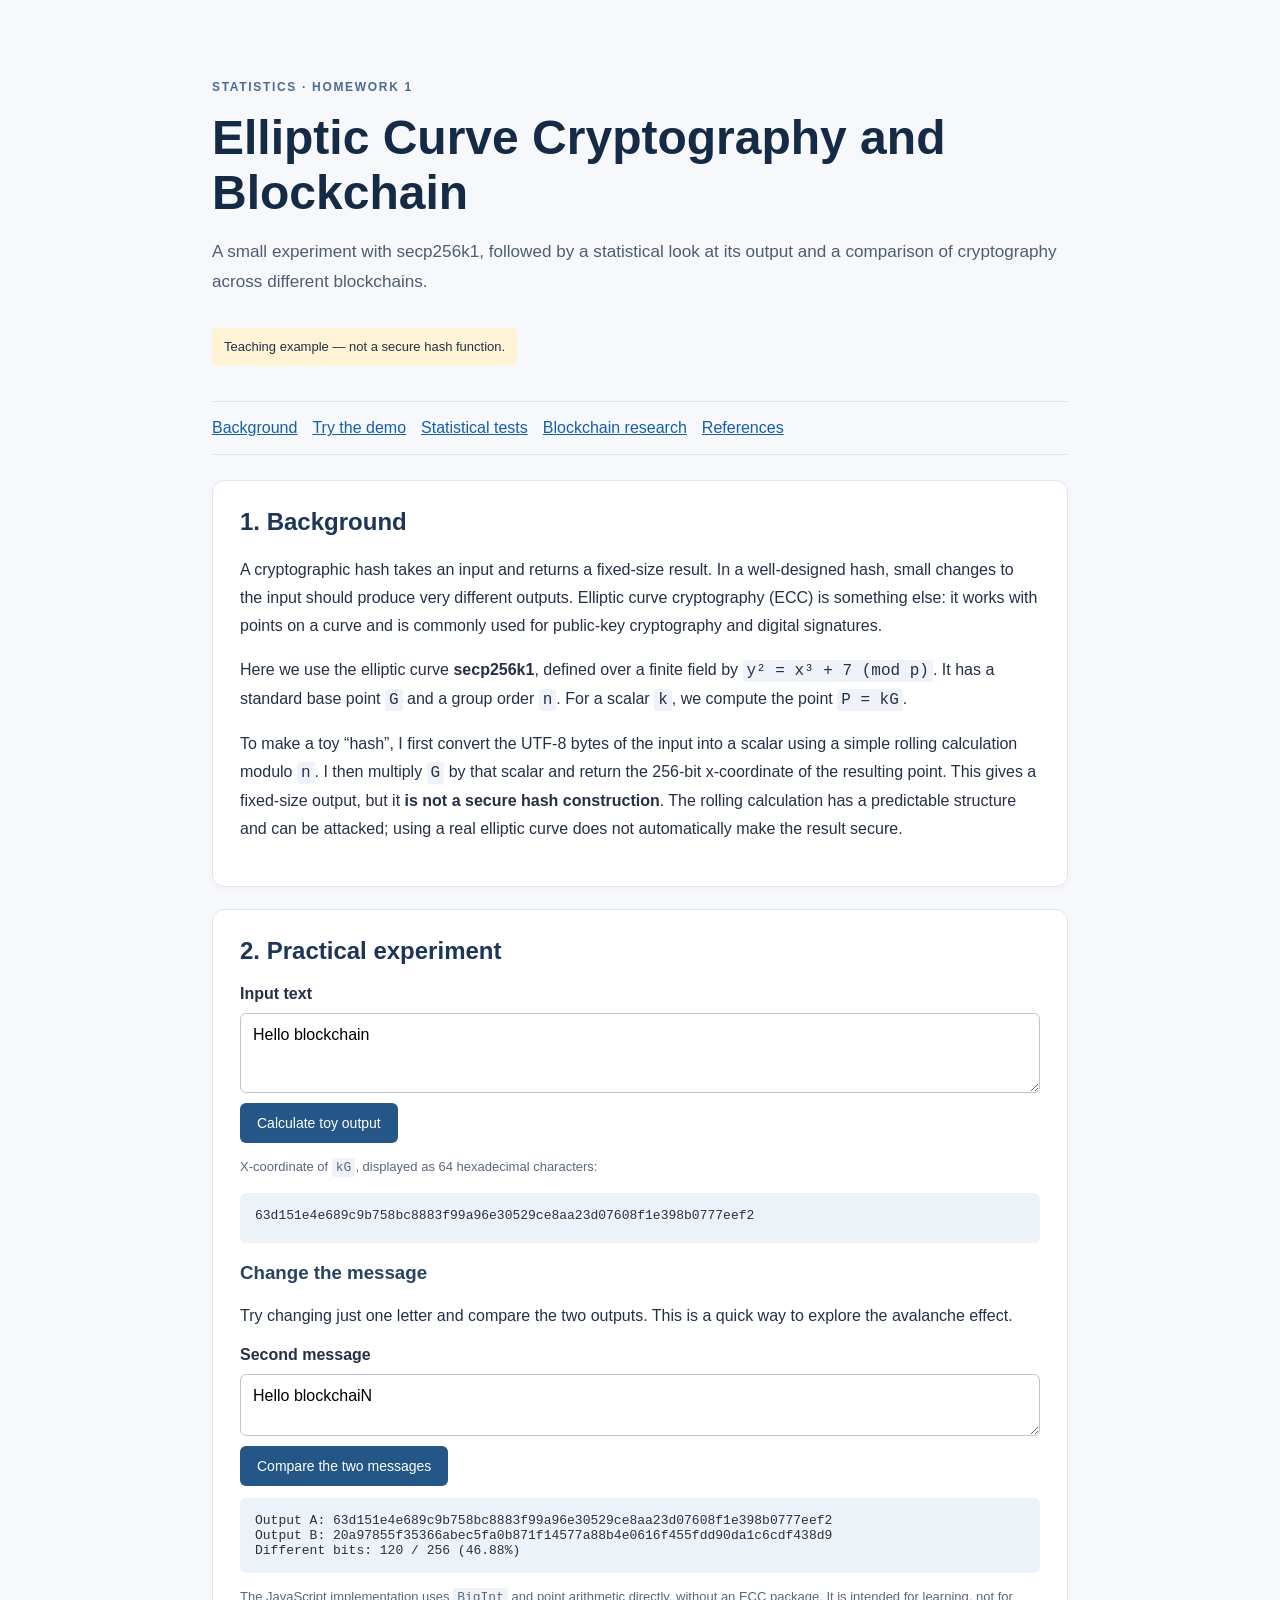
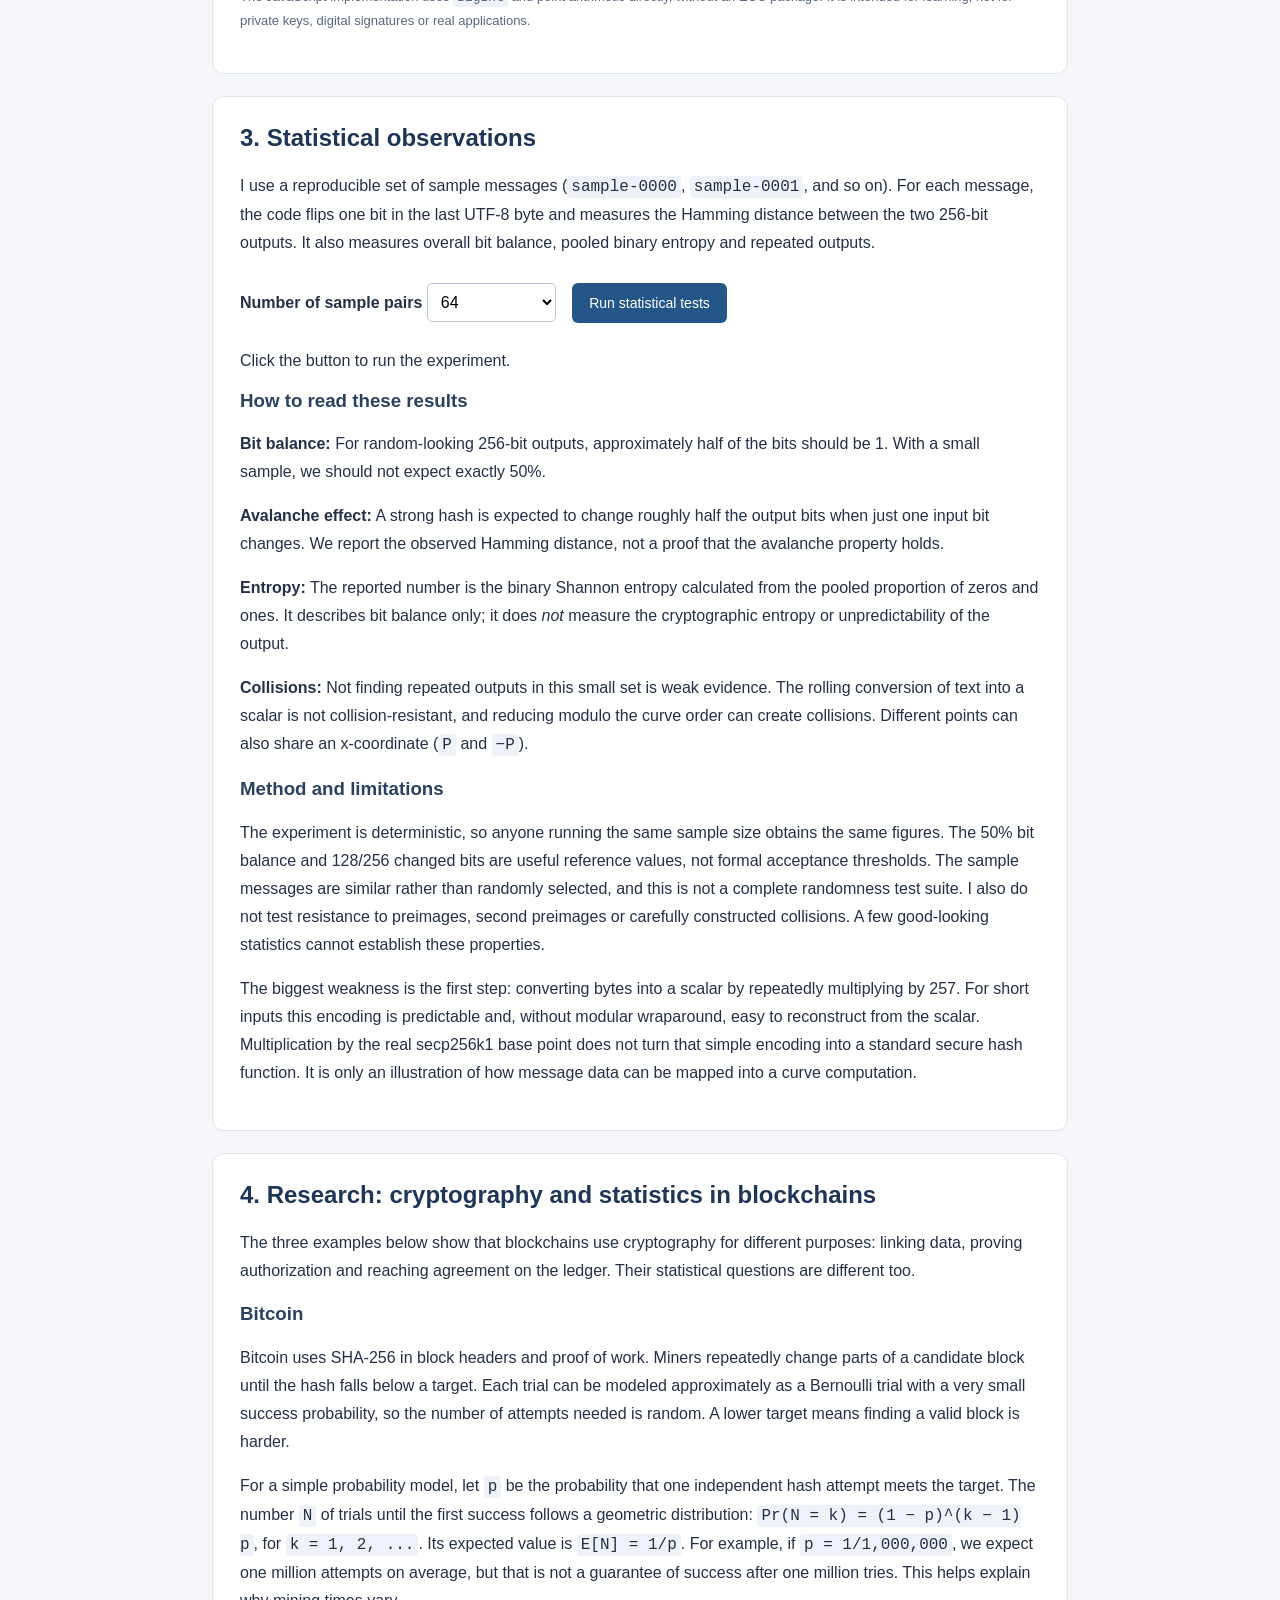
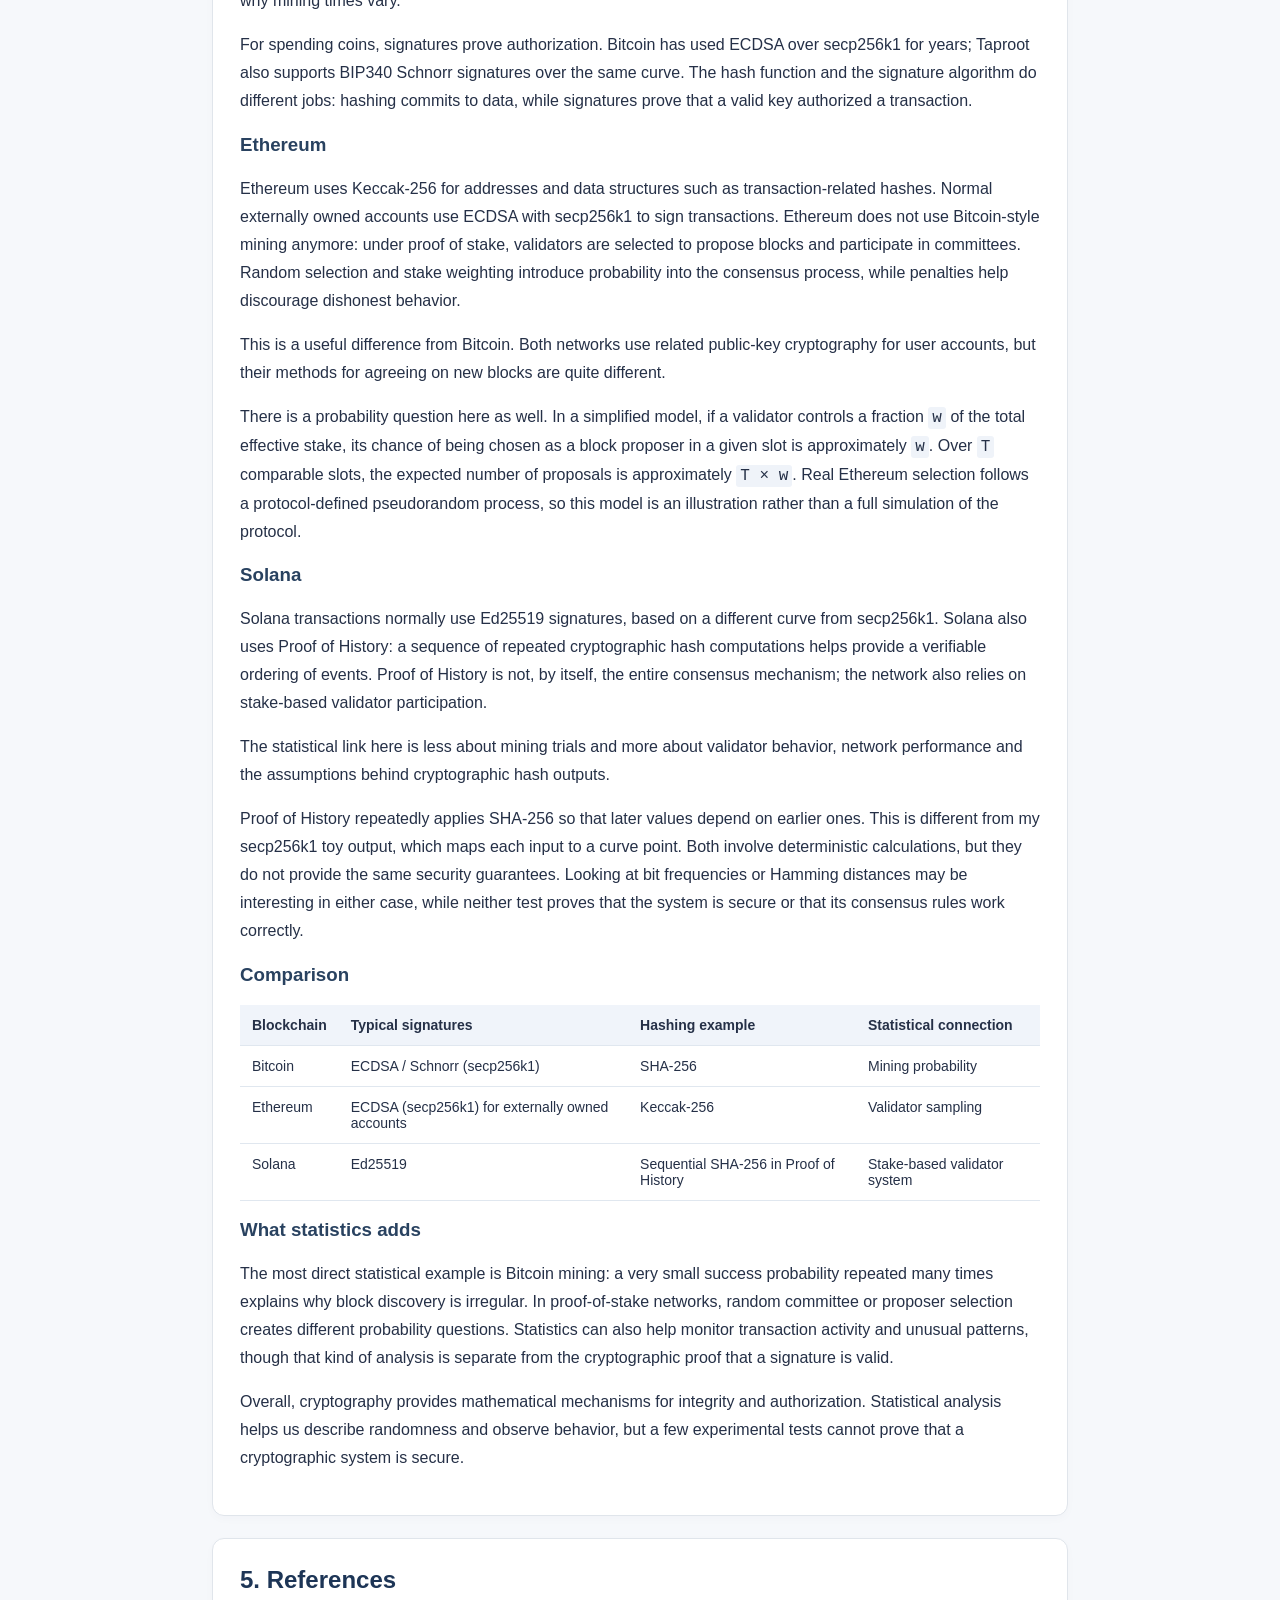
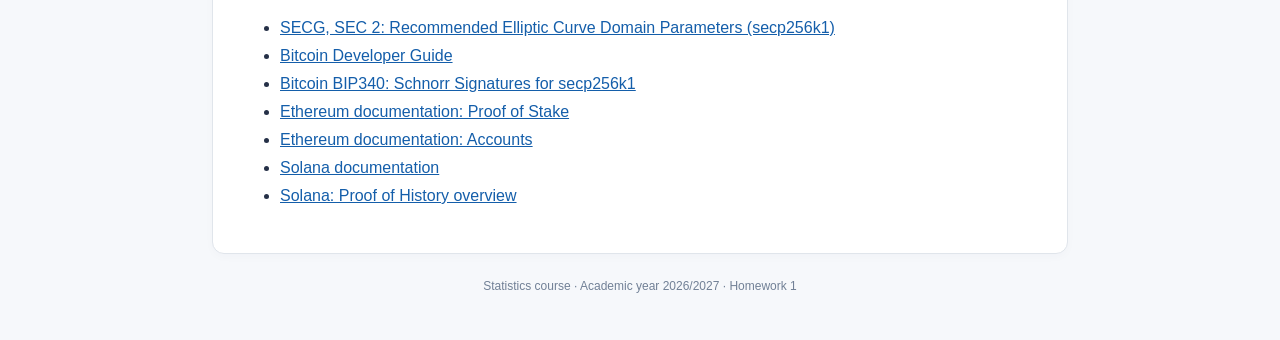
==== homework-1/index.html @ fc0cb8d8 "Add Homework 1  ECC and Blockchain" ====
<!doctype html>
<html lang="en">
<head>
  <meta charset="utf-8">
  <meta name="viewport" content="width=device-width, initial-scale=1">
  <title>Homework 1 — ECC and Blockchain</title>
  <link rel="stylesheet" href="style.css">
  <script src="script.js" defer></script>
</head>
<body>
  <main>
    <header>
      <p class="eyebrow">Statistics · Homework 1</p>
      <h1>Elliptic Curve Cryptography and Blockchain</h1>
      <p class="intro">A small experiment with secp256k1, followed by a statistical look at its output and a comparison of cryptography across different blockchains.</p>
      <p class="note">Teaching example — not a secure hash function.</p>
    </header>

    <nav aria-label="On this page"><a href="#background">Background</a><a href="#demo">Try the demo</a><a href="#tests">Statistical tests</a><a href="#research">Blockchain research</a><a href="#references">References</a></nav>

    <section id="background">
      <h2>1. Background</h2>
      <p>A cryptographic hash takes an input and returns a fixed-size result. In a well-designed hash, small changes to the input should produce very different outputs. Elliptic curve cryptography (ECC) is something else: it works with points on a curve and is commonly used for public-key cryptography and digital signatures.</p>
      <p>Here we use the elliptic curve <strong>secp256k1</strong>, defined over a finite field by <code>y² = x³ + 7 (mod p)</code>. It has a standard base point <code>G</code> and a group order <code>n</code>. For a scalar <code>k</code>, we compute the point <code>P = kG</code>.</p>
      <p>To make a toy “hash”, I first convert the UTF-8 bytes of the input into a scalar using a simple rolling calculation modulo <code>n</code>. I then multiply <code>G</code> by that scalar and return the 256-bit x-coordinate of the resulting point. This gives a fixed-size output, but it <strong>is not a secure hash construction</strong>. The rolling calculation has a predictable structure and can be attacked; using a real elliptic curve does not automatically make the result secure.</p>
    </section>

    <section id="demo">
      <h2>2. Practical experiment</h2>
      <label for="message">Input text</label>
      <textarea id="message" rows="3" spellcheck="false">Hello blockchain</textarea>
      <button id="calculate">Calculate toy output</button>
      <p class="small">X-coordinate of <code>kG</code>, displayed as 64 hexadecimal characters:</p>
      <output id="hash-output" class="hash" aria-live="polite"></output>
      <h3>Change the message</h3>
      <p>Try changing just one letter and compare the two outputs. This is a quick way to explore the avalanche effect.</p>
      <label for="changed-message">Second message</label>
      <textarea id="changed-message" rows="2" spellcheck="false">Hello blockchaiN</textarea>
      <button id="compare">Compare the two messages</button>
      <output id="comparison" class="hash comparison" aria-live="polite"></output>
      <p class="small">The JavaScript implementation uses <code>BigInt</code> and point arithmetic directly, without an ECC package. It is intended for learning, not for private keys, digital signatures or real applications.</p>
    </section>

    <section id="tests">
      <h2>3. Statistical observations</h2>
      <p>I use a reproducible set of sample messages (<code>sample-0000</code>, <code>sample-0001</code>, and so on). For each message, the code flips one bit in the last UTF-8 byte and measures the Hamming distance between the two 256-bit outputs. It also measures overall bit balance, pooled binary entropy and repeated outputs.</p>
      <label for="sample-count">Number of sample pairs</label>
      <select id="sample-count"><option value="24">24 (quick)</option><option value="64" selected>64</option><option value="128">128 (slower)</option></select>
      <button id="run">Run statistical tests</button>
      <div id="report" class="report" aria-live="polite">Click the button to run the experiment.</div>
      <div id="distribution" aria-label="Output bit proportions"></div>
      <div id="histogram"></div>
      <h3>How to read these results</h3>
      <p><strong>Bit balance:</strong> For random-looking 256-bit outputs, approximately half of the bits should be 1. With a small sample, we should not expect exactly 50%.</p>
      <p><strong>Avalanche effect:</strong> A strong hash is expected to change roughly half the output bits when just one input bit changes. We report the observed Hamming distance, not a proof that the avalanche property holds.</p>
      <p><strong>Entropy:</strong> The reported number is the binary Shannon entropy calculated from the pooled proportion of zeros and ones. It describes bit balance only; it does <em>not</em> measure the cryptographic entropy or unpredictability of the output.</p>
      <p><strong>Collisions:</strong> Not finding repeated outputs in this small set is weak evidence. The rolling conversion of text into a scalar is not collision-resistant, and reducing modulo the curve order can create collisions. Different points can also share an x-coordinate (<code>P</code> and <code>−P</code>).</p>
      <h3>Method and limitations</h3>
      <p>The experiment is deterministic, so anyone running the same sample size obtains the same figures. The 50% bit balance and 128/256 changed bits are useful reference values, not formal acceptance thresholds. The sample messages are similar rather than randomly selected, and this is not a complete randomness test suite. I also do not test resistance to preimages, second preimages or carefully constructed collisions. A few good-looking statistics cannot establish these properties.</p>
      <p>The biggest weakness is the first step: converting bytes into a scalar by repeatedly multiplying by 257. For short inputs this encoding is predictable and, without modular wraparound, easy to reconstruct from the scalar. Multiplication by the real secp256k1 base point does not turn that simple encoding into a standard secure hash function. It is only an illustration of how message data can be mapped into a curve computation.</p>
    </section>

    <section id="research">
      <h2>4. Research: cryptography and statistics in blockchains</h2>
      <p>The three examples below show that blockchains use cryptography for different purposes: linking data, proving authorization and reaching agreement on the ledger. Their statistical questions are different too.</p>
      <h3>Bitcoin</h3>
      <p>Bitcoin uses SHA-256 in block headers and proof of work. Miners repeatedly change parts of a candidate block until the hash falls below a target. Each trial can be modeled approximately as a Bernoulli trial with a very small success probability, so the number of attempts needed is random. A lower target means finding a valid block is harder.</p>
      <p>For a simple probability model, let <code>p</code> be the probability that one independent hash attempt meets the target. The number <code>N</code> of trials until the first success follows a geometric distribution: <code>Pr(N = k) = (1 − p)^(k − 1) p</code>, for <code>k = 1, 2, ...</code>. Its expected value is <code>E[N] = 1/p</code>. For example, if <code>p = 1/1,000,000</code>, we expect one million attempts on average, but that is not a guarantee of success after one million tries. This helps explain why mining times vary.</p>
      <p>For spending coins, signatures prove authorization. Bitcoin has used ECDSA over secp256k1 for years; Taproot also supports BIP340 Schnorr signatures over the same curve. The hash function and the signature algorithm do different jobs: hashing commits to data, while signatures prove that a valid key authorized a transaction.</p>
      <h3>Ethereum</h3>
      <p>Ethereum uses Keccak-256 for addresses and data structures such as transaction-related hashes. Normal externally owned accounts use ECDSA with secp256k1 to sign transactions. Ethereum does not use Bitcoin-style mining anymore: under proof of stake, validators are selected to propose blocks and participate in committees. Random selection and stake weighting introduce probability into the consensus process, while penalties help discourage dishonest behavior.</p>
      <p>This is a useful difference from Bitcoin. Both networks use related public-key cryptography for user accounts, but their methods for agreeing on new blocks are quite different.</p>
      <p>There is a probability question here as well. In a simplified model, if a validator controls a fraction <code>w</code> of the total effective stake, its chance of being chosen as a block proposer in a given slot is approximately <code>w</code>. Over <code>T</code> comparable slots, the expected number of proposals is approximately <code>T × w</code>. Real Ethereum selection follows a protocol-defined pseudorandom process, so this model is an illustration rather than a full simulation of the protocol.</p>
      <h3>Solana</h3>
      <p>Solana transactions normally use Ed25519 signatures, based on a different curve from secp256k1. Solana also uses Proof of History: a sequence of repeated cryptographic hash computations helps provide a verifiable ordering of events. Proof of History is not, by itself, the entire consensus mechanism; the network also relies on stake-based validator participation.</p>
      <p>The statistical link here is less about mining trials and more about validator behavior, network performance and the assumptions behind cryptographic hash outputs.</p>
      <p>Proof of History repeatedly applies SHA-256 so that later values depend on earlier ones. This is different from my secp256k1 toy output, which maps each input to a curve point. Both involve deterministic calculations, but they do not provide the same security guarantees. Looking at bit frequencies or Hamming distances may be interesting in either case, while neither test proves that the system is secure or that its consensus rules work correctly.</p>
      <h3>Comparison</h3>
      <div class="scroll"><table><thead><tr><th>Blockchain</th><th>Typical signatures</th><th>Hashing example</th><th>Statistical connection</th></tr></thead><tbody><tr><td>Bitcoin</td><td>ECDSA / Schnorr (secp256k1)</td><td>SHA-256</td><td>Mining probability</td></tr><tr><td>Ethereum</td><td>ECDSA (secp256k1) for externally owned accounts</td><td>Keccak-256</td><td>Validator sampling</td></tr><tr><td>Solana</td><td>Ed25519</td><td>Sequential SHA-256 in Proof of History</td><td>Stake-based validator system</td></tr></tbody></table></div>
      <h3>What statistics adds</h3>
      <p>The most direct statistical example is Bitcoin mining: a very small success probability repeated many times explains why block discovery is irregular. In proof-of-stake networks, random committee or proposer selection creates different probability questions. Statistics can also help monitor transaction activity and unusual patterns, though that kind of analysis is separate from the cryptographic proof that a signature is valid.</p>
      <p>Overall, cryptography provides mathematical mechanisms for integrity and authorization. Statistical analysis helps us describe randomness and observe behavior, but a few experimental tests cannot prove that a cryptographic system is secure.</p>
    </section>

    <section id="references">
      <h2>5. References</h2>
      <ul>
        <li><a href="https://www.secg.org/sec2-v2.pdf">SECG, SEC 2: Recommended Elliptic Curve Domain Parameters (secp256k1)</a></li>
        <li><a href="https://developer.bitcoin.org/devguide/">Bitcoin Developer Guide</a></li>
        <li><a href="https://github.com/bitcoin/bips/blob/master/bip-0340.mediawiki">Bitcoin BIP340: Schnorr Signatures for secp256k1</a></li>
        <li><a href="https://ethereum.org/en/developers/docs/consensus-mechanisms/pos/">Ethereum documentation: Proof of Stake</a></li>
        <li><a href="https://ethereum.org/en/developers/docs/accounts/">Ethereum documentation: Accounts</a></li>
        <li><a href="https://solana.com/docs">Solana documentation</a></li>
        <li><a href="https://solana.com/news/proof-of-history">Solana: Proof of History overview</a></li>
      </ul>
    </section>
    <footer>Statistics course · Academic year 2026/2027 · Homework 1</footer>
  </main>
</body>
</html>
---- homework-1/style.css ----
:root{color-scheme:light;font-family:Arial,Helvetica,sans-serif;color:#253047;background:#f6f8fb}*{box-sizing:border-box}body{margin:0}main{max-width:900px;margin:0 auto;padding:30px 22px 60px}header{padding:35px 0 22px}h1{font-size:clamp(2rem,5vw,3rem);line-height:1.15;margin:10px 0 16px;color:#152a45}h2{color:#1d3556;margin-top:0}h3{color:#294260}p,li{line-height:1.75}.eyebrow{text-transform:uppercase;letter-spacing:.14em;color:#4b6b93;font-weight:bold;font-size:12px}.intro{font-size:1.07rem;color:#4d5d72}.note{display:inline-block;background:#fff3d6;padding:8px 12px;border-radius:5px;font-size:13px}nav{display:flex;gap:15px;flex-wrap:wrap;border-top:1px solid #dce3ed;border-bottom:1px solid #dce3ed;padding:17px 0;margin-bottom:25px}a{color:#145eaa}section{background:white;border:1px solid #e0e5eb;border-radius:12px;padding:27px;margin:22px 0;box-shadow:0 3px 10px #152a4506}code{font-family:Consolas,Monaco,monospace;background:#eff3f9;padding:2px 4px;border-radius:3px}textarea{display:block;width:100%;padding:12px;border:1px solid #b8c6d6;border-radius:6px;margin:10px 0;font:inherit}label{font-weight:bold}button{background:#245788;color:#fff;border:0;border-radius:6px;padding:12px 17px;font-size:14px;cursor:pointer}button:hover{background:#17456f}button:disabled{opacity:.65;cursor:wait}.hash{display:block;overflow-wrap:anywhere;background:#edf2f8;padding:15px;border-radius:6px;font-family:Consolas,monospace;font-size:13px;min-height:50px}.small{font-size:13px;color:#58687d}.report{margin:20px 0}.stats-grid{display:grid;grid-template-columns:repeat(2,minmax(0,1fr));gap:12px}.stats-grid>div{border:1px solid #dce4ef;border-radius:8px;padding:14px}.stats-grid strong{display:block;font-size:20px;margin-bottom:5px}.stats-grid span{font-size:12px;color:#5c6c81}.meter{display:flex;height:23px;border-radius:5px;overflow:hidden}.zero{background:#9eb5ce}.one{background:#28649e}table{border-collapse:collapse;width:100%;font-size:14px}td,th{text-align:left;border-bottom:1px solid #e0e7ef;padding:12px;vertical-align:top}th{background:#f0f4fa}.scroll{overflow-x:auto}footer{font-size:12px;text-align:center;color:#718096;margin-top:25px}@media(max-width:600px){section{padding:20px}.stats-grid{grid-template-columns:1fr}}

select{font:inherit;background:#fff;border:1px solid #b8c6d6;border-radius:5px;padding:9px;margin:10px 12px 10px 0}.comparison{white-space:pre-wrap;margin-top:12px}.histogram{display:flex;align-items:end;gap:4px;height:175px;border-bottom:1px solid #cbd7e4;margin:18px 0 10px}.hist-bin{flex:1;min-width:0;display:flex;flex-direction:column;align-items:center;justify-content:end;height:100%}.hist-bin span{width:85%;background:#4479a8;border-radius:3px 3px 0 0}.hist-bin small{font-size:9px;color:#61748b;margin-top:3px}@media(max-width:600px){.hist-bin small{font-size:7px}}
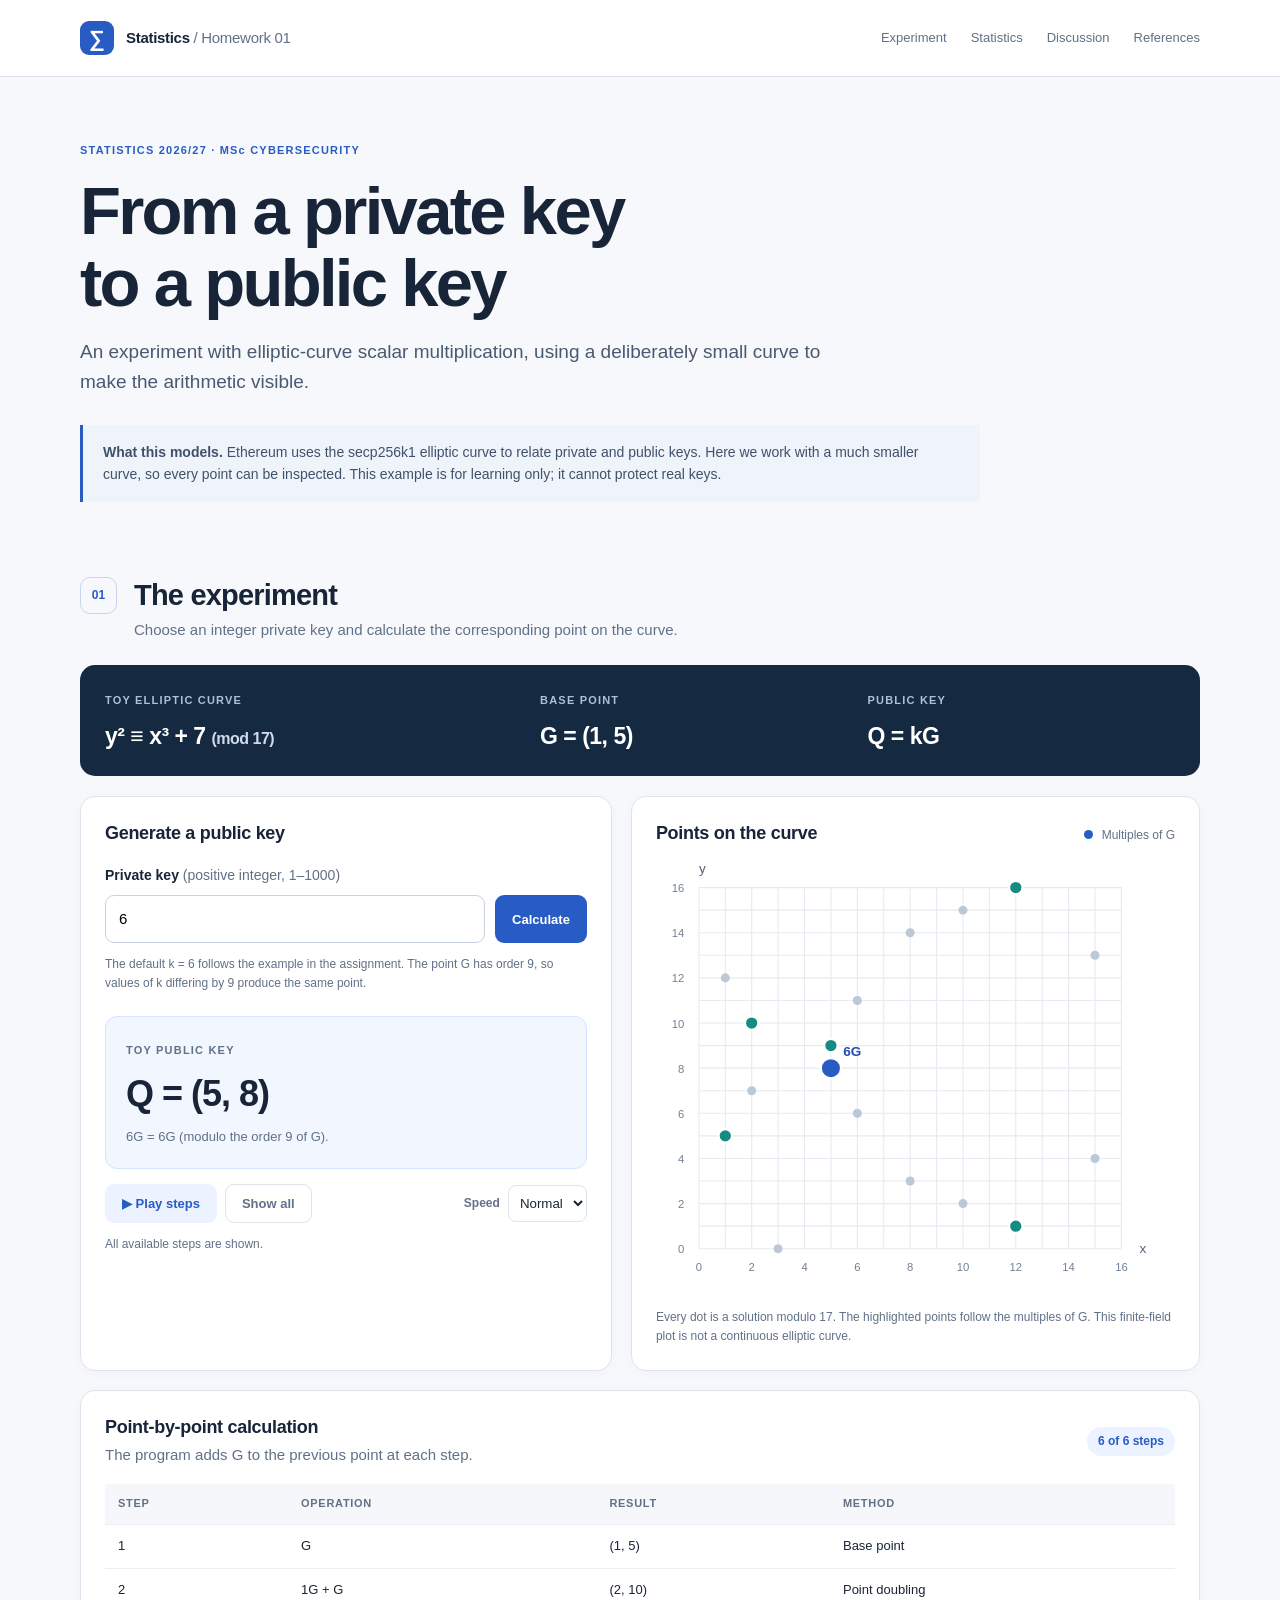
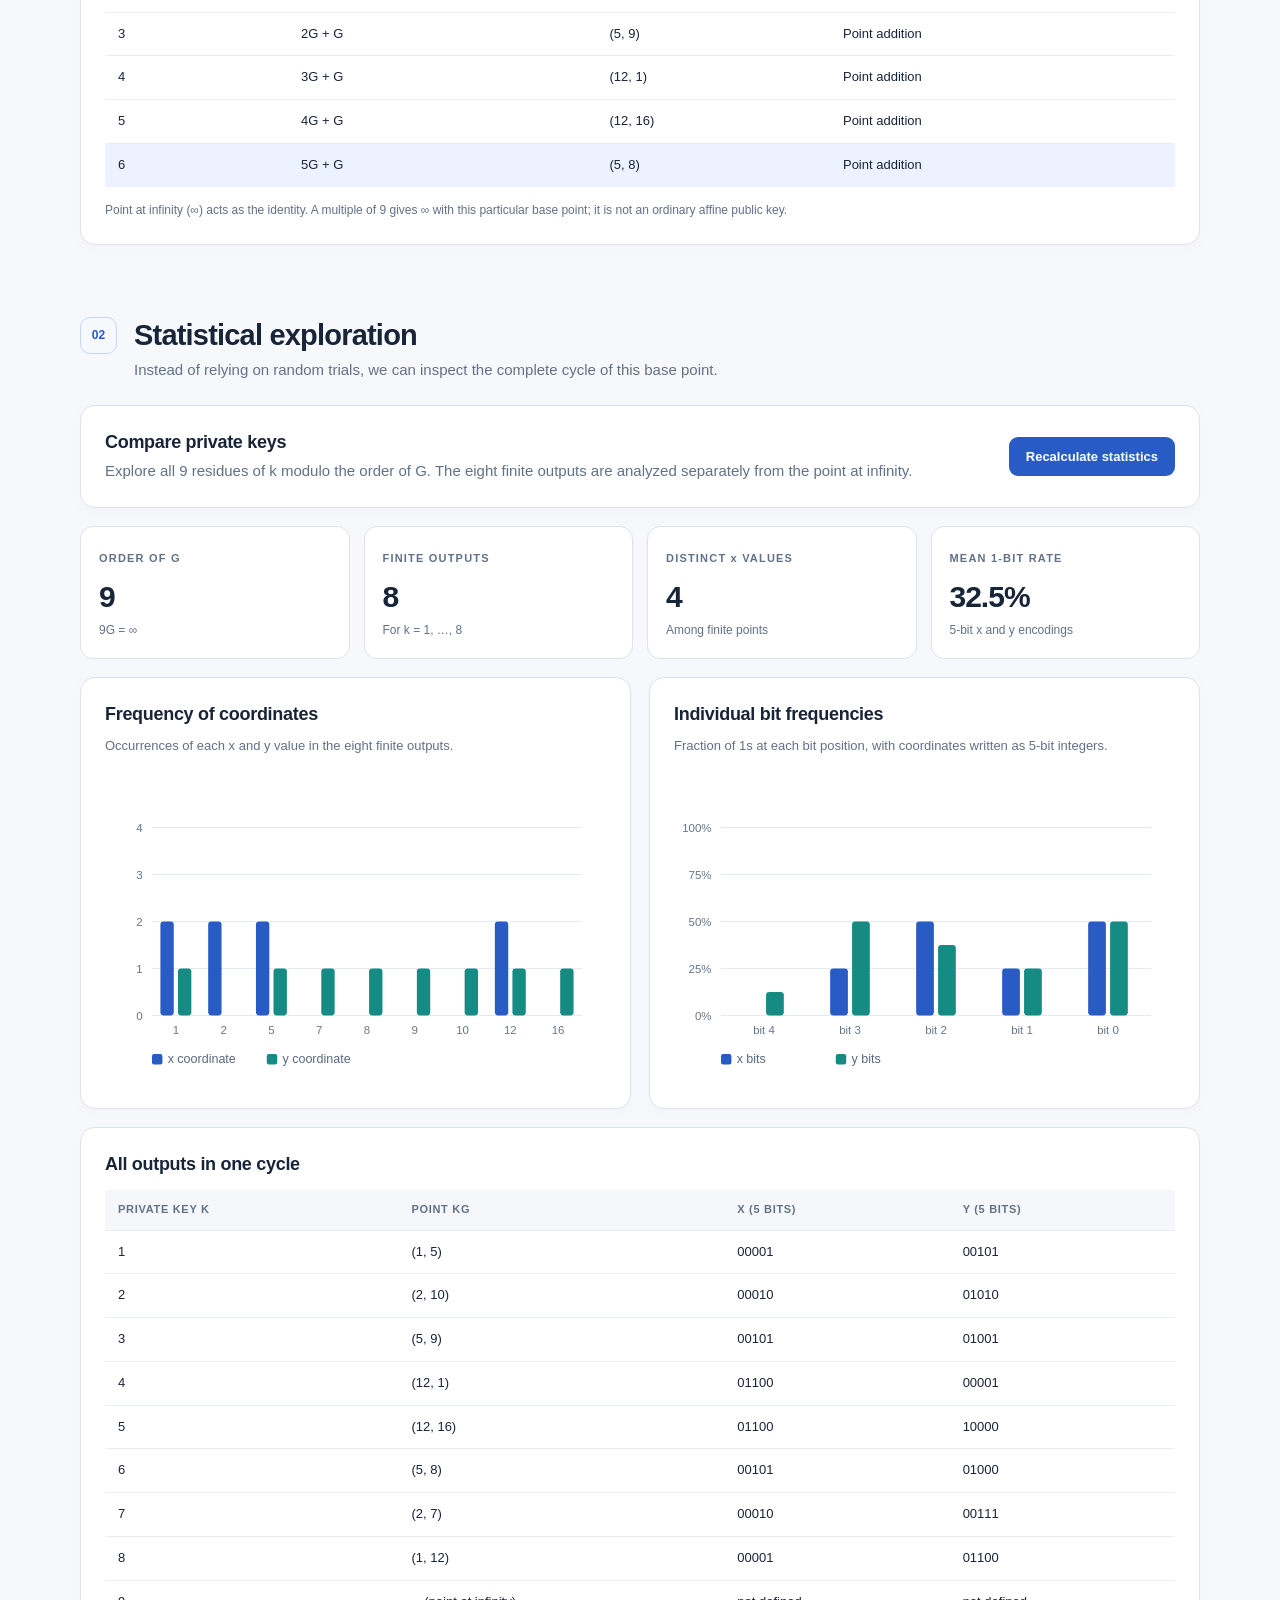
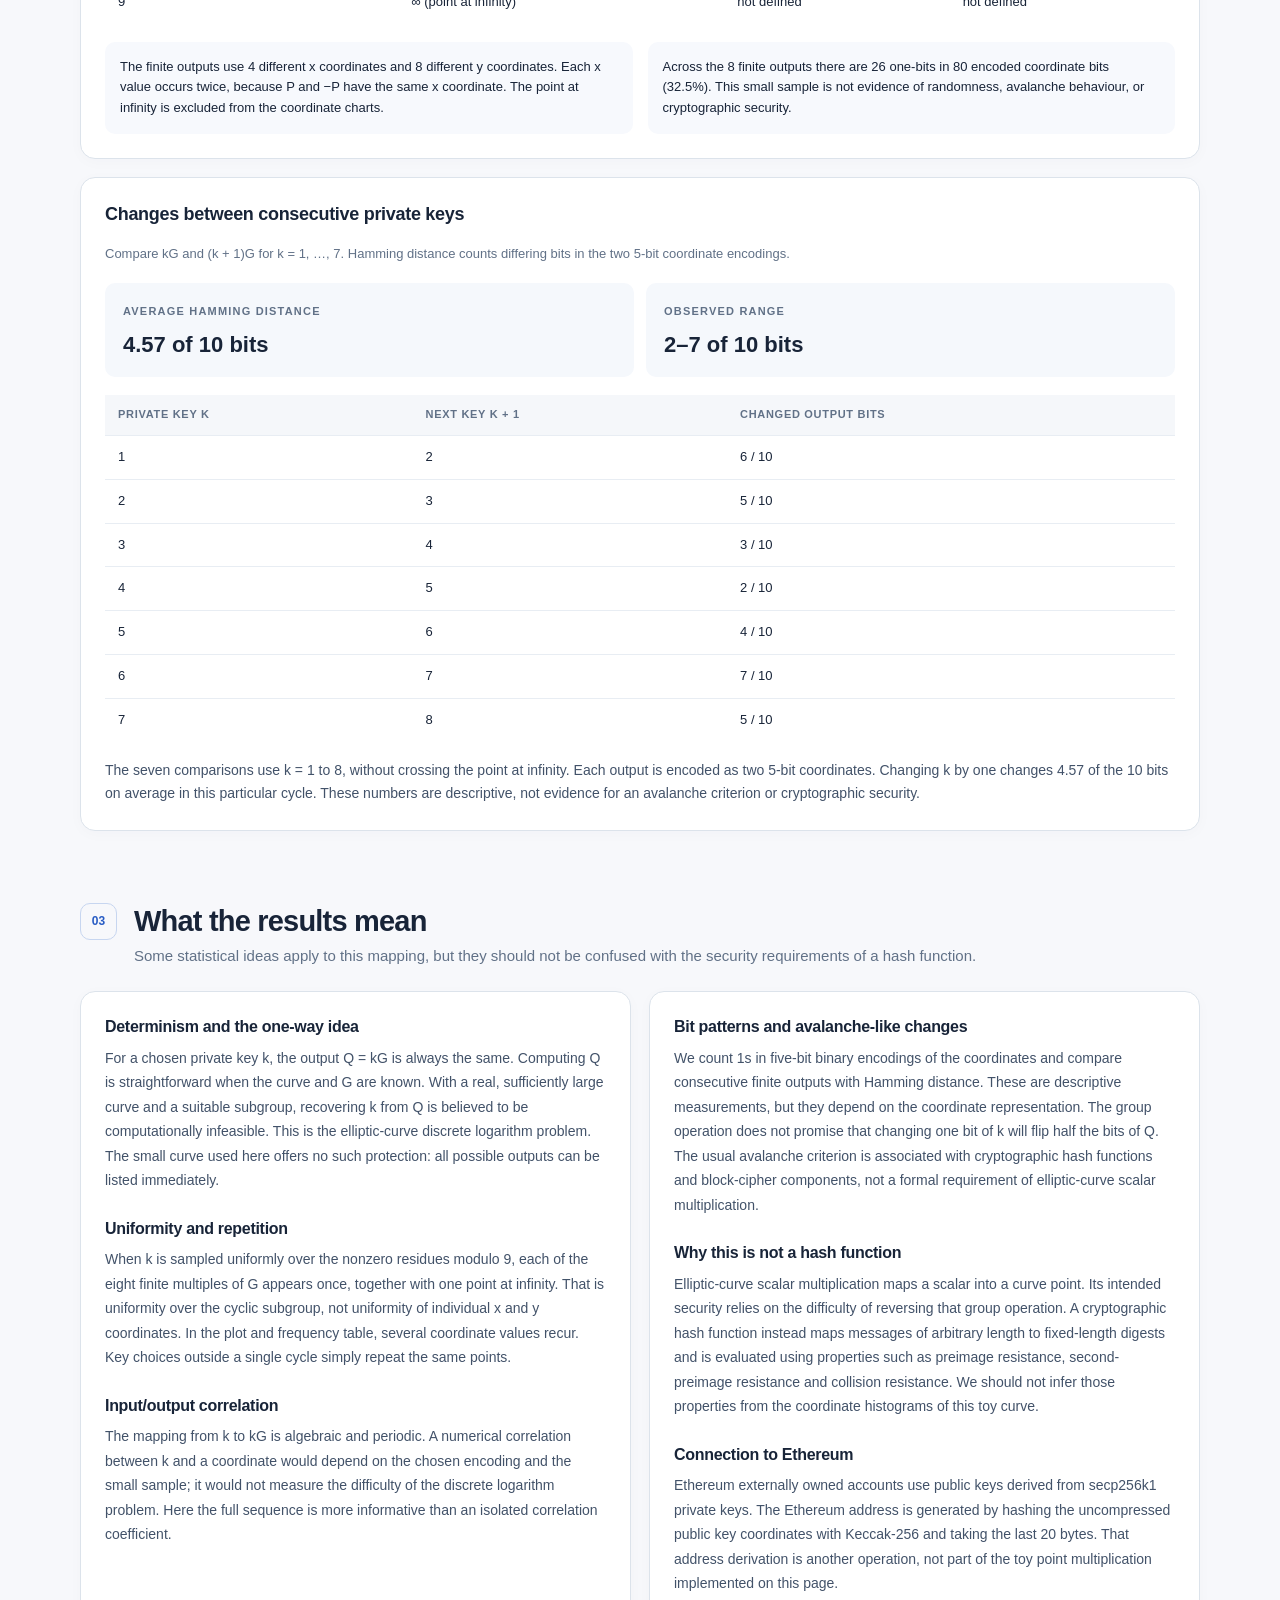
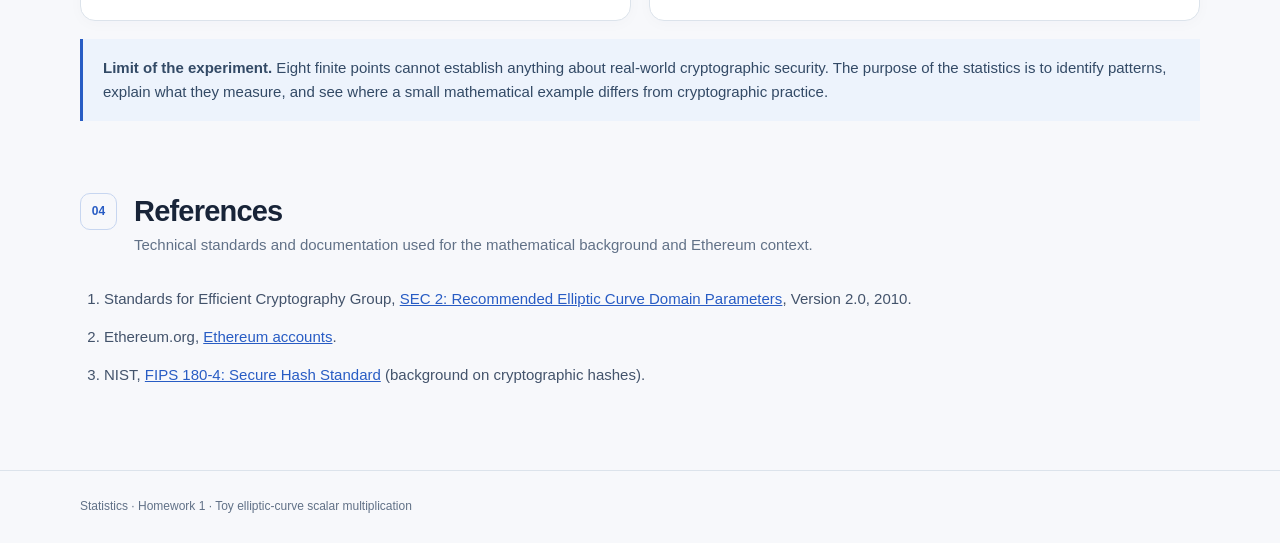
==== commit c4a34f40: "Update Homework 1  ECC and statistical analysis" ====
--- a/homework-1/index.html
+++ b/homework-1/index.html
@@ -3,98 +3,66 @@
 <head>
   <meta charset="utf-8">
   <meta name="viewport" content="width=device-width, initial-scale=1">
-  <title>Homework 1 — ECC and Blockchain</title>
+  <meta name="description" content="A small interactive experiment in elliptic-curve scalar multiplication and its statistical properties.">
+  <title>Homework 1 | Private Key to Public Key</title>
   <link rel="stylesheet" href="style.css">
   <script src="script.js" defer></script>
 </head>
 <body>
-  <main>
-    <header>
-      <p class="eyebrow">Statistics · Homework 1</p>
-      <h1>Elliptic Curve Cryptography and Blockchain</h1>
-      <p class="intro">A small experiment with secp256k1, followed by a statistical look at its output and a comparison of cryptography across different blockchains.</p>
-      <p class="note">Teaching example — not a secure hash function.</p>
-    </header>
-
-    <nav aria-label="On this page"><a href="#background">Background</a><a href="#demo">Try the demo</a><a href="#tests">Statistical tests</a><a href="#research">Blockchain research</a><a href="#references">References</a></nav>
-
-    <section id="background">
-      <h2>1. Background</h2>
-      <p>A cryptographic hash takes an input and returns a fixed-size result. In a well-designed hash, small changes to the input should produce very different outputs. Elliptic curve cryptography (ECC) is something else: it works with points on a curve and is commonly used for public-key cryptography and digital signatures.</p>
-      <p>Here we use the elliptic curve <strong>secp256k1</strong>, defined over a finite field by <code>y² = x³ + 7 (mod p)</code>. It has a standard base point <code>G</code> and a group order <code>n</code>. For a scalar <code>k</code>, we compute the point <code>P = kG</code>.</p>
-      <p>To make a toy “hash”, I first convert the UTF-8 bytes of the input into a scalar using a simple rolling calculation modulo <code>n</code>. I then multiply <code>G</code> by that scalar and return the 256-bit x-coordinate of the resulting point. This gives a fixed-size output, but it <strong>is not a secure hash construction</strong>. The rolling calculation has a predictable structure and can be attacked; using a real elliptic curve does not automatically make the result secure.</p>
+  <header class="site-header">
+    <div class="wrap header-row">
+      <a class="brand" href="#top"><span class="brand-symbol">∑</span><span>Statistics <span class="brand-muted">/ Homework 01</span></span></a>
+      <nav aria-label="Page sections"><a href="#experiment">Experiment</a><a href="#statistics">Statistics</a><a href="#discussion">Discussion</a><a href="#references">References</a></nav>
+    </div>
+  </header>
+  <main id="top" class="wrap">
+    <section class="hero">
+      <div class="eyebrow">STATISTICS 2026/27 · MSc CYBERSECURITY</div>
+      <h1>From a private key<br>to a public key</h1>
+      <p class="lead">An experiment with elliptic-curve scalar multiplication, using a deliberately small curve to make the arithmetic visible.</p>
+      <div class="hero-note"><strong>What this models.</strong> Ethereum uses the secp256k1 elliptic curve to relate private and public keys. Here we work with a much smaller curve, so every point can be inspected. This example is for learning only; it cannot protect real keys.</div>
     </section>
 
-    <section id="demo">
-      <h2>2. Practical experiment</h2>
-      <label for="message">Input text</label>
-      <textarea id="message" rows="3" spellcheck="false">Hello blockchain</textarea>
-      <button id="calculate">Calculate toy output</button>
-      <p class="small">X-coordinate of <code>kG</code>, displayed as 64 hexadecimal characters:</p>
-      <output id="hash-output" class="hash" aria-live="polite"></output>
-      <h3>Change the message</h3>
-      <p>Try changing just one letter and compare the two outputs. This is a quick way to explore the avalanche effect.</p>
-      <label for="changed-message">Second message</label>
-      <textarea id="changed-message" rows="2" spellcheck="false">Hello blockchaiN</textarea>
-      <button id="compare">Compare the two messages</button>
-      <output id="comparison" class="hash comparison" aria-live="polite"></output>
-      <p class="small">The JavaScript implementation uses <code>BigInt</code> and point arithmetic directly, without an ECC package. It is intended for learning, not for private keys, digital signatures or real applications.</p>
+    <section class="section" id="experiment">
+      <div class="section-heading"><span class="section-no">01</span><div><h2>The experiment</h2><p>Choose an integer private key and calculate the corresponding point on the curve.</p></div></div>
+      <div class="equation-card"><div><span class="small-label">TOY ELLIPTIC CURVE</span><div class="equation">y² ≡ x³ + 7 <span>(mod 17)</span></div></div><div><span class="small-label">BASE POINT</span><div class="equation">G = (1, 5)</div></div><div><span class="small-label">PUBLIC KEY</span><div class="equation">Q = kG</div></div></div>
+      <div class="columns">
+        <div class="panel">
+          <h3>Generate a public key</h3>
+          <label for="privateKey">Private key <span class="subtle">(positive integer, 1–1000)</span></label>
+          <div class="input-row"><input id="privateKey" type="number" min="1" max="1000" step="1" value="6"><button id="calculate" class="button primary" type="button">Calculate</button></div>
+          <p class="field-help">The default k = 6 follows the example in the assignment. The point G has order 9, so values of k differing by 9 produce the same point.</p>
+          <div class="result"><span class="small-label">TOY PUBLIC KEY</span><div id="resultPoint" class="result-point" aria-live="polite">Q = (5, 8)</div><p id="resultNote">6G, obtained through point addition.</p></div>
+          <div class="animation-row"><button class="button secondary" id="play" type="button">▶ Play steps</button><button class="button quiet" id="reset" type="button">Show all</button><label for="speed" class="speed-label">Speed</label><select id="speed" aria-label="Animation speed"><option value="1250">Slow</option><option value="700" selected>Normal</option><option value="350">Fast</option></select></div>
+          <p id="animationStatus" class="field-help" aria-live="polite">All steps are shown.</p>
+        </div>
+        <div class="panel plot-panel"><div class="plot-heading"><h3>Points on the curve</h3><span class="plot-key"><i></i> Multiples of G</span></div><svg id="curvePlot" viewBox="0 0 460 390" role="img" aria-label="The valid points on the curve over the finite field modulo 17"></svg><p class="plot-caption">Every dot is a solution modulo 17. The highlighted points follow the multiples of G. This finite-field plot is not a continuous elliptic curve.</p></div>
+      </div>
+      <div class="panel steps-panel"><div class="steps-title"><div><h3>Point-by-point calculation</h3><p>The program adds G to the previous point at each step.</p></div><span id="stepCount" class="pill">6 steps</span></div><div class="table-scroll"><table><thead><tr><th>Step</th><th>Operation</th><th>Result</th><th>Method</th></tr></thead><tbody id="stepsBody"></tbody></table></div><p class="footnote">Point at infinity (∞) acts as the identity. A multiple of 9 gives ∞ with this particular base point; it is not an ordinary affine public key.</p></div>
     </section>
 
-    <section id="tests">
-      <h2>3. Statistical observations</h2>
-      <p>I use a reproducible set of sample messages (<code>sample-0000</code>, <code>sample-0001</code>, and so on). For each message, the code flips one bit in the last UTF-8 byte and measures the Hamming distance between the two 256-bit outputs. It also measures overall bit balance, pooled binary entropy and repeated outputs.</p>
-      <label for="sample-count">Number of sample pairs</label>
-      <select id="sample-count"><option value="24">24 (quick)</option><option value="64" selected>64</option><option value="128">128 (slower)</option></select>
-      <button id="run">Run statistical tests</button>
-      <div id="report" class="report" aria-live="polite">Click the button to run the experiment.</div>
-      <div id="distribution" aria-label="Output bit proportions"></div>
-      <div id="histogram"></div>
-      <h3>How to read these results</h3>
-      <p><strong>Bit balance:</strong> For random-looking 256-bit outputs, approximately half of the bits should be 1. With a small sample, we should not expect exactly 50%.</p>
-      <p><strong>Avalanche effect:</strong> A strong hash is expected to change roughly half the output bits when just one input bit changes. We report the observed Hamming distance, not a proof that the avalanche property holds.</p>
-      <p><strong>Entropy:</strong> The reported number is the binary Shannon entropy calculated from the pooled proportion of zeros and ones. It describes bit balance only; it does <em>not</em> measure the cryptographic entropy or unpredictability of the output.</p>
-      <p><strong>Collisions:</strong> Not finding repeated outputs in this small set is weak evidence. The rolling conversion of text into a scalar is not collision-resistant, and reducing modulo the curve order can create collisions. Different points can also share an x-coordinate (<code>P</code> and <code>−P</code>).</p>
-      <h3>Method and limitations</h3>
-      <p>The experiment is deterministic, so anyone running the same sample size obtains the same figures. The 50% bit balance and 128/256 changed bits are useful reference values, not formal acceptance thresholds. The sample messages are similar rather than randomly selected, and this is not a complete randomness test suite. I also do not test resistance to preimages, second preimages or carefully constructed collisions. A few good-looking statistics cannot establish these properties.</p>
-      <p>The biggest weakness is the first step: converting bytes into a scalar by repeatedly multiplying by 257. For short inputs this encoding is predictable and, without modular wraparound, easy to reconstruct from the scalar. Multiplication by the real secp256k1 base point does not turn that simple encoding into a standard secure hash function. It is only an illustration of how message data can be mapped into a curve computation.</p>
+    <section class="section" id="statistics">
+      <div class="section-heading"><span class="section-no">02</span><div><h2>Statistical exploration</h2><p>Instead of relying on random trials, we can inspect the complete cycle of this base point.</p></div></div>
+      <div class="panel stats-controls"><div><h3>Compare private keys</h3><p>Explore all 9 residues of k modulo the order of G. The eight finite outputs are analyzed separately from the point at infinity.</p></div><button id="runStats" class="button primary" type="button">Recalculate statistics</button></div>
+      <div class="metric-grid"><div class="metric"><span class="small-label">ORDER OF G</span><strong id="orderMetric">9</strong><span>9G = ∞</span></div><div class="metric"><span class="small-label">FINITE OUTPUTS</span><strong id="finiteMetric">8</strong><span>For k = 1, …, 8</span></div><div class="metric"><span class="small-label">DISTINCT x VALUES</span><strong id="uniqueXMetric">4</strong><span>Among finite points</span></div><div class="metric"><span class="small-label">MEAN 1-BIT RATE</span><strong id="bitMetric">—</strong><span>5-bit x and y encodings</span></div></div>
+      <div class="chart-grid"><div class="panel"><h3>Frequency of coordinates</h3><p class="chart-desc">Occurrences of each x and y value in the eight finite outputs.</p><div id="frequencyChart" class="chart-host"></div></div><div class="panel"><h3>Individual bit frequencies</h3><p class="chart-desc">Fraction of 1s at each bit position, with coordinates written as 5-bit integers.</p><div id="bitsChart" class="chart-host"></div></div></div>
+      <div class="panel stats-panel"><h3>All outputs in one cycle</h3><div class="table-scroll"><table><thead><tr><th>Private key k</th><th>Point kG</th><th>x (5 bits)</th><th>y (5 bits)</th></tr></thead><tbody id="statsBody"></tbody></table></div><div id="statsSummary" class="analysis-text" aria-live="polite"></div></div>
+      <div class="panel hamming-panel">
+        <h3>Changes between consecutive private keys</h3>
+        <p class="chart-desc">Compare kG and (k + 1)G for k = 1, …, 7. Hamming distance counts differing bits in the two 5-bit coordinate encodings.</p>
+        <div class="hamming-metrics"><div><span class="small-label">AVERAGE HAMMING DISTANCE</span><strong id="hammingAverage">—</strong></div><div><span class="small-label">OBSERVED RANGE</span><strong id="hammingRange">—</strong></div></div>
+        <div class="table-scroll"><table><thead><tr><th>Private key k</th><th>Next key k + 1</th><th>Changed output bits</th></tr></thead><tbody id="hammingBody"></tbody></table></div>
+        <p class="hamming-explanation" id="hammingExplanation"></p>
+      </div>
     </section>
 
-    <section id="research">
-      <h2>4. Research: cryptography and statistics in blockchains</h2>
-      <p>The three examples below show that blockchains use cryptography for different purposes: linking data, proving authorization and reaching agreement on the ledger. Their statistical questions are different too.</p>
-      <h3>Bitcoin</h3>
-      <p>Bitcoin uses SHA-256 in block headers and proof of work. Miners repeatedly change parts of a candidate block until the hash falls below a target. Each trial can be modeled approximately as a Bernoulli trial with a very small success probability, so the number of attempts needed is random. A lower target means finding a valid block is harder.</p>
-      <p>For a simple probability model, let <code>p</code> be the probability that one independent hash attempt meets the target. The number <code>N</code> of trials until the first success follows a geometric distribution: <code>Pr(N = k) = (1 − p)^(k − 1) p</code>, for <code>k = 1, 2, ...</code>. Its expected value is <code>E[N] = 1/p</code>. For example, if <code>p = 1/1,000,000</code>, we expect one million attempts on average, but that is not a guarantee of success after one million tries. This helps explain why mining times vary.</p>
-      <p>For spending coins, signatures prove authorization. Bitcoin has used ECDSA over secp256k1 for years; Taproot also supports BIP340 Schnorr signatures over the same curve. The hash function and the signature algorithm do different jobs: hashing commits to data, while signatures prove that a valid key authorized a transaction.</p>
-      <h3>Ethereum</h3>
-      <p>Ethereum uses Keccak-256 for addresses and data structures such as transaction-related hashes. Normal externally owned accounts use ECDSA with secp256k1 to sign transactions. Ethereum does not use Bitcoin-style mining anymore: under proof of stake, validators are selected to propose blocks and participate in committees. Random selection and stake weighting introduce probability into the consensus process, while penalties help discourage dishonest behavior.</p>
-      <p>This is a useful difference from Bitcoin. Both networks use related public-key cryptography for user accounts, but their methods for agreeing on new blocks are quite different.</p>
-      <p>There is a probability question here as well. In a simplified model, if a validator controls a fraction <code>w</code> of the total effective stake, its chance of being chosen as a block proposer in a given slot is approximately <code>w</code>. Over <code>T</code> comparable slots, the expected number of proposals is approximately <code>T × w</code>. Real Ethereum selection follows a protocol-defined pseudorandom process, so this model is an illustration rather than a full simulation of the protocol.</p>
-      <h3>Solana</h3>
-      <p>Solana transactions normally use Ed25519 signatures, based on a different curve from secp256k1. Solana also uses Proof of History: a sequence of repeated cryptographic hash computations helps provide a verifiable ordering of events. Proof of History is not, by itself, the entire consensus mechanism; the network also relies on stake-based validator participation.</p>
-      <p>The statistical link here is less about mining trials and more about validator behavior, network performance and the assumptions behind cryptographic hash outputs.</p>
-      <p>Proof of History repeatedly applies SHA-256 so that later values depend on earlier ones. This is different from my secp256k1 toy output, which maps each input to a curve point. Both involve deterministic calculations, but they do not provide the same security guarantees. Looking at bit frequencies or Hamming distances may be interesting in either case, while neither test proves that the system is secure or that its consensus rules work correctly.</p>
-      <h3>Comparison</h3>
-      <div class="scroll"><table><thead><tr><th>Blockchain</th><th>Typical signatures</th><th>Hashing example</th><th>Statistical connection</th></tr></thead><tbody><tr><td>Bitcoin</td><td>ECDSA / Schnorr (secp256k1)</td><td>SHA-256</td><td>Mining probability</td></tr><tr><td>Ethereum</td><td>ECDSA (secp256k1) for externally owned accounts</td><td>Keccak-256</td><td>Validator sampling</td></tr><tr><td>Solana</td><td>Ed25519</td><td>Sequential SHA-256 in Proof of History</td><td>Stake-based validator system</td></tr></tbody></table></div>
-      <h3>What statistics adds</h3>
-      <p>The most direct statistical example is Bitcoin mining: a very small success probability repeated many times explains why block discovery is irregular. In proof-of-stake networks, random committee or proposer selection creates different probability questions. Statistics can also help monitor transaction activity and unusual patterns, though that kind of analysis is separate from the cryptographic proof that a signature is valid.</p>
-      <p>Overall, cryptography provides mathematical mechanisms for integrity and authorization. Statistical analysis helps us describe randomness and observe behavior, but a few experimental tests cannot prove that a cryptographic system is secure.</p>
+    <section class="section" id="discussion"><div class="section-heading"><span class="section-no">03</span><div><h2>What the results mean</h2><p>Some statistical ideas apply to this mapping, but they should not be confused with the security requirements of a hash function.</p></div></div>
+      <div class="prose-grid"><article class="panel prose"><h3>Determinism and the one-way idea</h3><p>For a chosen private key k, the output Q = kG is always the same. Computing Q is straightforward when the curve and G are known. With a real, sufficiently large curve and a suitable subgroup, recovering k from Q is believed to be computationally infeasible. This is the elliptic-curve discrete logarithm problem. The small curve used here offers no such protection: all possible outputs can be listed immediately.</p><h3>Uniformity and repetition</h3><p>When k is sampled uniformly over the nonzero residues modulo 9, each of the eight finite multiples of G appears once, together with one point at infinity. That is uniformity over the cyclic subgroup, not uniformity of individual x and y coordinates. In the plot and frequency table, several coordinate values recur. Key choices outside a single cycle simply repeat the same points.</p><h3>Input/output correlation</h3><p>The mapping from k to kG is algebraic and periodic. A numerical correlation between k and a coordinate would depend on the chosen encoding and the small sample; it would not measure the difficulty of the discrete logarithm problem. Here the full sequence is more informative than an isolated correlation coefficient.</p></article><article class="panel prose"><h3>Bit patterns and avalanche-like changes</h3><p>We count 1s in five-bit binary encodings of the coordinates and compare consecutive finite outputs with Hamming distance. These are descriptive measurements, but they depend on the coordinate representation. The group operation does not promise that changing one bit of k will flip half the bits of Q. The usual avalanche criterion is associated with cryptographic hash functions and block-cipher components, not a formal requirement of elliptic-curve scalar multiplication.</p><h3>Why this is not a hash function</h3><p>Elliptic-curve scalar multiplication maps a scalar into a curve point. Its intended security relies on the difficulty of reversing that group operation. A cryptographic hash function instead maps messages of arbitrary length to fixed-length digests and is evaluated using properties such as preimage resistance, second-preimage resistance and collision resistance. We should not infer those properties from the coordinate histograms of this toy curve.</p><h3>Connection to Ethereum</h3><p>Ethereum externally owned accounts use public keys derived from secp256k1 private keys. The Ethereum address is generated by hashing the uncompressed public key coordinates with Keccak-256 and taking the last 20 bytes. That address derivation is another operation, not part of the toy point multiplication implemented on this page.</p></article></div>
+      <div class="notice"><strong>Limit of the experiment.</strong> Eight finite points cannot establish anything about real-world cryptographic security. The purpose of the statistics is to identify patterns, explain what they measure, and see where a small mathematical example differs from cryptographic practice.</div>
     </section>
 
-    <section id="references">
-      <h2>5. References</h2>
-      <ul>
-        <li><a href="https://www.secg.org/sec2-v2.pdf">SECG, SEC 2: Recommended Elliptic Curve Domain Parameters (secp256k1)</a></li>
-        <li><a href="https://developer.bitcoin.org/devguide/">Bitcoin Developer Guide</a></li>
-        <li><a href="https://github.com/bitcoin/bips/blob/master/bip-0340.mediawiki">Bitcoin BIP340: Schnorr Signatures for secp256k1</a></li>
-        <li><a href="https://ethereum.org/en/developers/docs/consensus-mechanisms/pos/">Ethereum documentation: Proof of Stake</a></li>
-        <li><a href="https://ethereum.org/en/developers/docs/accounts/">Ethereum documentation: Accounts</a></li>
-        <li><a href="https://solana.com/docs">Solana documentation</a></li>
-        <li><a href="https://solana.com/news/proof-of-history">Solana: Proof of History overview</a></li>
-      </ul>
-    </section>
-    <footer>Statistics course · Academic year 2026/2027 · Homework 1</footer>
+    <section class="section references" id="references"><div class="section-heading"><span class="section-no">04</span><div><h2>References</h2><p>Technical standards and documentation used for the mathematical background and Ethereum context.</p></div></div><ol><li>Standards for Efficient Cryptography Group, <a href="https://www.secg.org/sec2-v2.pdf" target="_blank" rel="noopener noreferrer">SEC 2: Recommended Elliptic Curve Domain Parameters</a>, Version 2.0, 2010.</li><li>Ethereum.org, <a href="https://ethereum.org/en/developers/docs/accounts/" target="_blank" rel="noopener noreferrer">Ethereum accounts</a>.</li><li>NIST, <a href="https://csrc.nist.gov/pubs/fips/180-4/upd1/final" target="_blank" rel="noopener noreferrer">FIPS 180-4: Secure Hash Standard</a> (background on cryptographic hashes).</li></ol></section>
   </main>
+  <footer class="footer"><div class="wrap">Statistics · Homework 1 · Toy elliptic-curve scalar multiplication</div></footer>
 </body>
 </html>
--- a/homework-1/style.css
+++ b/homework-1/style.css
@@ -1,3 +1,3 @@
-:root{color-scheme:light;font-family:Arial,Helvetica,sans-serif;color:#253047;background:#f6f8fb}*{box-sizing:border-box}body{margin:0}main{max-width:900px;margin:0 auto;padding:30px 22px 60px}header{padding:35px 0 22px}h1{font-size:clamp(2rem,5vw,3rem);line-height:1.15;margin:10px 0 16px;color:#152a45}h2{color:#1d3556;margin-top:0}h3{color:#294260}p,li{line-height:1.75}.eyebrow{text-transform:uppercase;letter-spacing:.14em;color:#4b6b93;font-weight:bold;font-size:12px}.intro{font-size:1.07rem;color:#4d5d72}.note{display:inline-block;background:#fff3d6;padding:8px 12px;border-radius:5px;font-size:13px}nav{display:flex;gap:15px;flex-wrap:wrap;border-top:1px solid #dce3ed;border-bottom:1px solid #dce3ed;padding:17px 0;margin-bottom:25px}a{color:#145eaa}section{background:white;border:1px solid #e0e5eb;border-radius:12px;padding:27px;margin:22px 0;box-shadow:0 3px 10px #152a4506}code{font-family:Consolas,Monaco,monospace;background:#eff3f9;padding:2px 4px;border-radius:3px}textarea{display:block;width:100%;padding:12px;border:1px solid #b8c6d6;border-radius:6px;margin:10px 0;font:inherit}label{font-weight:bold}button{background:#245788;color:#fff;border:0;border-radius:6px;padding:12px 17px;font-size:14px;cursor:pointer}button:hover{background:#17456f}button:disabled{opacity:.65;cursor:wait}.hash{display:block;overflow-wrap:anywhere;background:#edf2f8;padding:15px;border-radius:6px;font-family:Consolas,monospace;font-size:13px;min-height:50px}.small{font-size:13px;color:#58687d}.report{margin:20px 0}.stats-grid{display:grid;grid-template-columns:repeat(2,minmax(0,1fr));gap:12px}.stats-grid>div{border:1px solid #dce4ef;border-radius:8px;padding:14px}.stats-grid strong{display:block;font-size:20px;margin-bottom:5px}.stats-grid span{font-size:12px;color:#5c6c81}.meter{display:flex;height:23px;border-radius:5px;overflow:hidden}.zero{background:#9eb5ce}.one{background:#28649e}table{border-collapse:collapse;width:100%;font-size:14px}td,th{text-align:left;border-bottom:1px solid #e0e7ef;padding:12px;vertical-align:top}th{background:#f0f4fa}.scroll{overflow-x:auto}footer{font-size:12px;text-align:center;color:#718096;margin-top:25px}@media(max-width:600px){section{padding:20px}.stats-grid{grid-template-columns:1fr}}
+:root{--bg:#f7f8fb;--paper:#fff;--ink:#182438;--muted:#617187;--stroke:#dce3eb;--accent:#285cc4;--pale:#ecf2ff;--green:#168b83;--radius:15px}*{box-sizing:border-box}html{scroll-behavior:smooth}body{margin:0;background:var(--bg);color:var(--ink);font:15px/1.6 -apple-system,BlinkMacSystemFont,"Segoe UI",Arial,sans-serif}.wrap{width:min(1120px,calc(100% - 42px));margin:auto}a{color:var(--accent)}a:hover{text-decoration:none}.site-header{background:#fff;border-bottom:1px solid var(--stroke)}.header-row{display:flex;align-items:center;justify-content:space-between;gap:22px;min-height:76px}.brand{font-weight:740;display:flex;align-items:center;gap:12px;text-decoration:none;color:var(--ink);letter-spacing:-.3px}.brand-symbol{background:var(--accent);color:white;display:grid;place-items:center;border-radius:9px;width:34px;height:34px;font-size:22px}.brand-muted{color:var(--muted);font-weight:500}.site-header nav{display:flex;flex-wrap:wrap;gap:24px}.site-header nav a{font-size:13px;color:var(--muted);text-decoration:none}.site-header nav a:hover{color:var(--accent)}.hero{padding:65px 0 43px;max-width:930px}.eyebrow,.small-label{color:var(--muted);font-size:11px;font-weight:760;letter-spacing:1.2px}.eyebrow{color:var(--accent)}h1{font-size:clamp(40px,6vw,67px);letter-spacing:-2.7px;line-height:1.08;margin:15px 0 18px;font-weight:760}.lead{max-width:750px;font-size:19px;color:#485a71;line-height:1.57;margin:0}.hero-note{max-width:900px;border-left:3px solid var(--accent);background:#eff3fa;margin-top:28px;padding:16px 20px;color:#40516b;font-size:14px}.section{padding:22px 0 40px;scroll-margin-top:20px}.section-heading{display:flex;gap:17px;align-items:flex-start;margin:10px 0 23px}.section-no{display:grid;place-items:center;width:37px;height:37px;border:1px solid #c7d6f0;border-radius:10px;color:var(--accent);font-weight:750;font-size:12px;flex:none}.section-heading h2{font-size:29px;line-height:1.2;letter-spacing:-.8px;margin:1px 0 5px}.section-heading p,.steps-title p,.stats-controls p{margin:0;color:var(--muted)}.equation-card{display:grid;grid-template-columns:1.35fr 1fr 1fr;gap:20px;padding:22px 25px;border-radius:var(--radius);background:#152940;color:#fff;margin-bottom:20px}.equation-card .small-label{color:#aebfdb}.equation{font-size:23px;letter-spacing:-.5px;font-weight:650;margin-top:7px}.equation span{font-size:16px;color:#cfdbec}.columns{display:grid;grid-template-columns:1fr 1.07fr;gap:19px}.panel{background:var(--paper);border:1px solid var(--stroke);border-radius:var(--radius);padding:24px;min-width:0;box-shadow:0 3px 15px rgba(30,45,75,.025)}.panel h3{font-size:18px;letter-spacing:-.3px;line-height:1.35;margin:0 0 18px}.panel label{display:block;font-weight:670;font-size:14px;margin-bottom:9px}.subtle{font-weight:400;color:var(--muted)}.input-row{display:flex;gap:10px}.input-row input{min-width:0;flex:1;width:20px;padding:11px 13px;border-radius:9px;border:1px solid #c9d3e0;font:inherit}.button{border-radius:9px;font:700 13px/1.3 inherit;font-family:inherit;font-size:13px;font-weight:700;cursor:pointer;padding:11px 16px;border:1px solid transparent}.button:focus-visible,input:focus-visible,select:focus-visible{outline:3px solid #a0bdf4;outline-offset:2px}.primary{background:var(--accent);color:white}.primary:hover{background:#1e4fac}.secondary{background:var(--pale);color:var(--accent)}.quiet{background:#fff;color:var(--muted);border-color:var(--stroke)}.button:disabled{opacity:.5;cursor:not-allowed}.field-help,.plot-caption,.footnote{font-size:12px;line-height:1.6;color:var(--muted)}.result{background:#f1f6ff;border:1px solid #d7e4ff;border-radius:12px;padding:20px;margin:23px 0 15px}.result-point{font-size:36px;font-weight:760;letter-spacing:-1px;margin:4px 0}.result p{margin:0;font-size:13px;color:var(--muted)}.animation-row{display:flex;align-items:center;gap:8px;flex-wrap:wrap;margin-top:10px}.animation-row label.speed-label{margin:0 0 0 auto;font-size:12px;color:var(--muted)}select{background:#fff;border:1px solid var(--stroke);padding:9px 7px;border-radius:8px;color:var(--ink)}.plot-heading,.steps-title{display:flex;justify-content:space-between;align-items:center;gap:15px}.plot-heading h3{margin-bottom:4px}.plot-key{font-size:12px;color:var(--muted)}.plot-key i{display:inline-block;width:9px;height:9px;border-radius:50%;background:#265fc4;margin-right:5px}.plot-panel svg{width:100%;height:auto;display:block;margin:6px auto}.plot-caption{margin-bottom:0}.steps-panel{margin-top:19px}.steps-title{margin-bottom:17px}.steps-title h3{margin-bottom:4px}.pill{background:var(--pale);border-radius:99px;color:var(--accent);font-weight:700;padding:5px 11px;white-space:nowrap;font-size:12px}.table-scroll{overflow-x:auto}table{width:100%;border-collapse:collapse;text-align:left;min-width:430px}th{font-size:11px;text-transform:uppercase;letter-spacing:.7px;color:var(--muted);background:#f5f7fa;font-weight:760}th,td{padding:11px 13px;border-bottom:1px solid #e8edf3}td{font-size:13px;font-variant-numeric:tabular-nums}tbody tr:last-child td{border-bottom:0}tbody tr.current{background:#ecf2ff}.footnote{margin:14px 0 0}.stats-controls{display:flex;align-items:center;justify-content:space-between;gap:20px;margin-bottom:18px}.stats-controls h3{margin:0 0 5px}.metric-grid{display:grid;grid-template-columns:repeat(4,minmax(0,1fr));gap:14px;margin-bottom:18px}.metric{border-radius:13px;border:1px solid var(--stroke);background:#fff;padding:18px}.metric strong{display:block;font-size:30px;letter-spacing:-1px;margin:4px 0 0}.metric>span:last-child{display:block;color:var(--muted);font-size:12px}.chart-grid{display:grid;grid-template-columns:1fr 1fr;gap:18px;margin-bottom:18px}.chart-desc{font-size:13px;color:var(--muted);margin:-9px 0 12px;min-height:42px}.chart-host svg{width:100%;height:auto}.stats-panel h3{margin-bottom:14px}.analysis-text{display:grid;grid-template-columns:1fr 1fr;gap:15px;margin-top:18px}.analysis-text p{background:#f7f9fd;border-radius:10px;padding:15px;font-size:13px;margin:0}.prose-grid{display:grid;grid-template-columns:1fr 1fr;gap:18px}.prose h3{margin:0 0 8px;font-size:16px}.prose h3:not(:first-child){margin-top:25px}.prose p{margin:0;color:#425269;font-size:14px;line-height:1.75}.notice{background:#edf3fc;border-left:3px solid var(--accent);margin-top:18px;padding:17px 20px;color:#334a66}.references ol{margin:0;padding:0 0 0 24px;color:#43536b}.references li{padding:7px 0}.footer{border-top:1px solid var(--stroke);padding:26px 0;margin-top:36px;color:var(--muted);font-size:12px}@media(max-width:850px){.columns,.chart-grid,.prose-grid{grid-template-columns:1fr}.equation-card{grid-template-columns:1fr 1fr}.metric-grid{grid-template-columns:1fr 1fr}.site-header nav{gap:12px}.analysis-text{grid-template-columns:1fr}}@media(max-width:560px){.wrap{width:min(100% - 26px,1120px)}.header-row{align-items:flex-start;flex-direction:column;padding:15px 0;gap:12px}.site-header nav{gap:15px}.hero{padding:42px 0 22px}h1{letter-spacing:-1.6px}.lead{font-size:17px}.equation-card{grid-template-columns:1fr}.equation{font-size:22px}.panel{padding:17px}.stats-controls{align-items:flex-start;flex-direction:column}.metric-grid{gap:9px}.metric{padding:12px}.metric strong{font-size:27px}.animation-row label.speed-label{margin-left:0}.section-heading h2{font-size:25px}}
 
-select{font:inherit;background:#fff;border:1px solid #b8c6d6;border-radius:5px;padding:9px;margin:10px 12px 10px 0}.comparison{white-space:pre-wrap;margin-top:12px}.histogram{display:flex;align-items:end;gap:4px;height:175px;border-bottom:1px solid #cbd7e4;margin:18px 0 10px}.hist-bin{flex:1;min-width:0;display:flex;flex-direction:column;align-items:center;justify-content:end;height:100%}.hist-bin span{width:85%;background:#4479a8;border-radius:3px 3px 0 0}.hist-bin small{font-size:9px;color:#61748b;margin-top:3px}@media(max-width:600px){.hist-bin small{font-size:7px}}
+.hamming-panel{margin-top:18px}.hamming-panel .chart-desc{min-height:0;margin:0 0 18px}.hamming-metrics{display:grid;grid-template-columns:1fr 1fr;gap:12px;margin-bottom:18px}.hamming-metrics>div{padding:15px 18px;background:#f5f8fc;border-radius:10px}.hamming-metrics strong{display:block;font-size:22px;margin-top:5px}.hamming-explanation{color:#425269;font-size:14px;line-height:1.7;margin:17px 0 0}@media(max-width:560px){.hamming-metrics{grid-template-columns:1fr}}
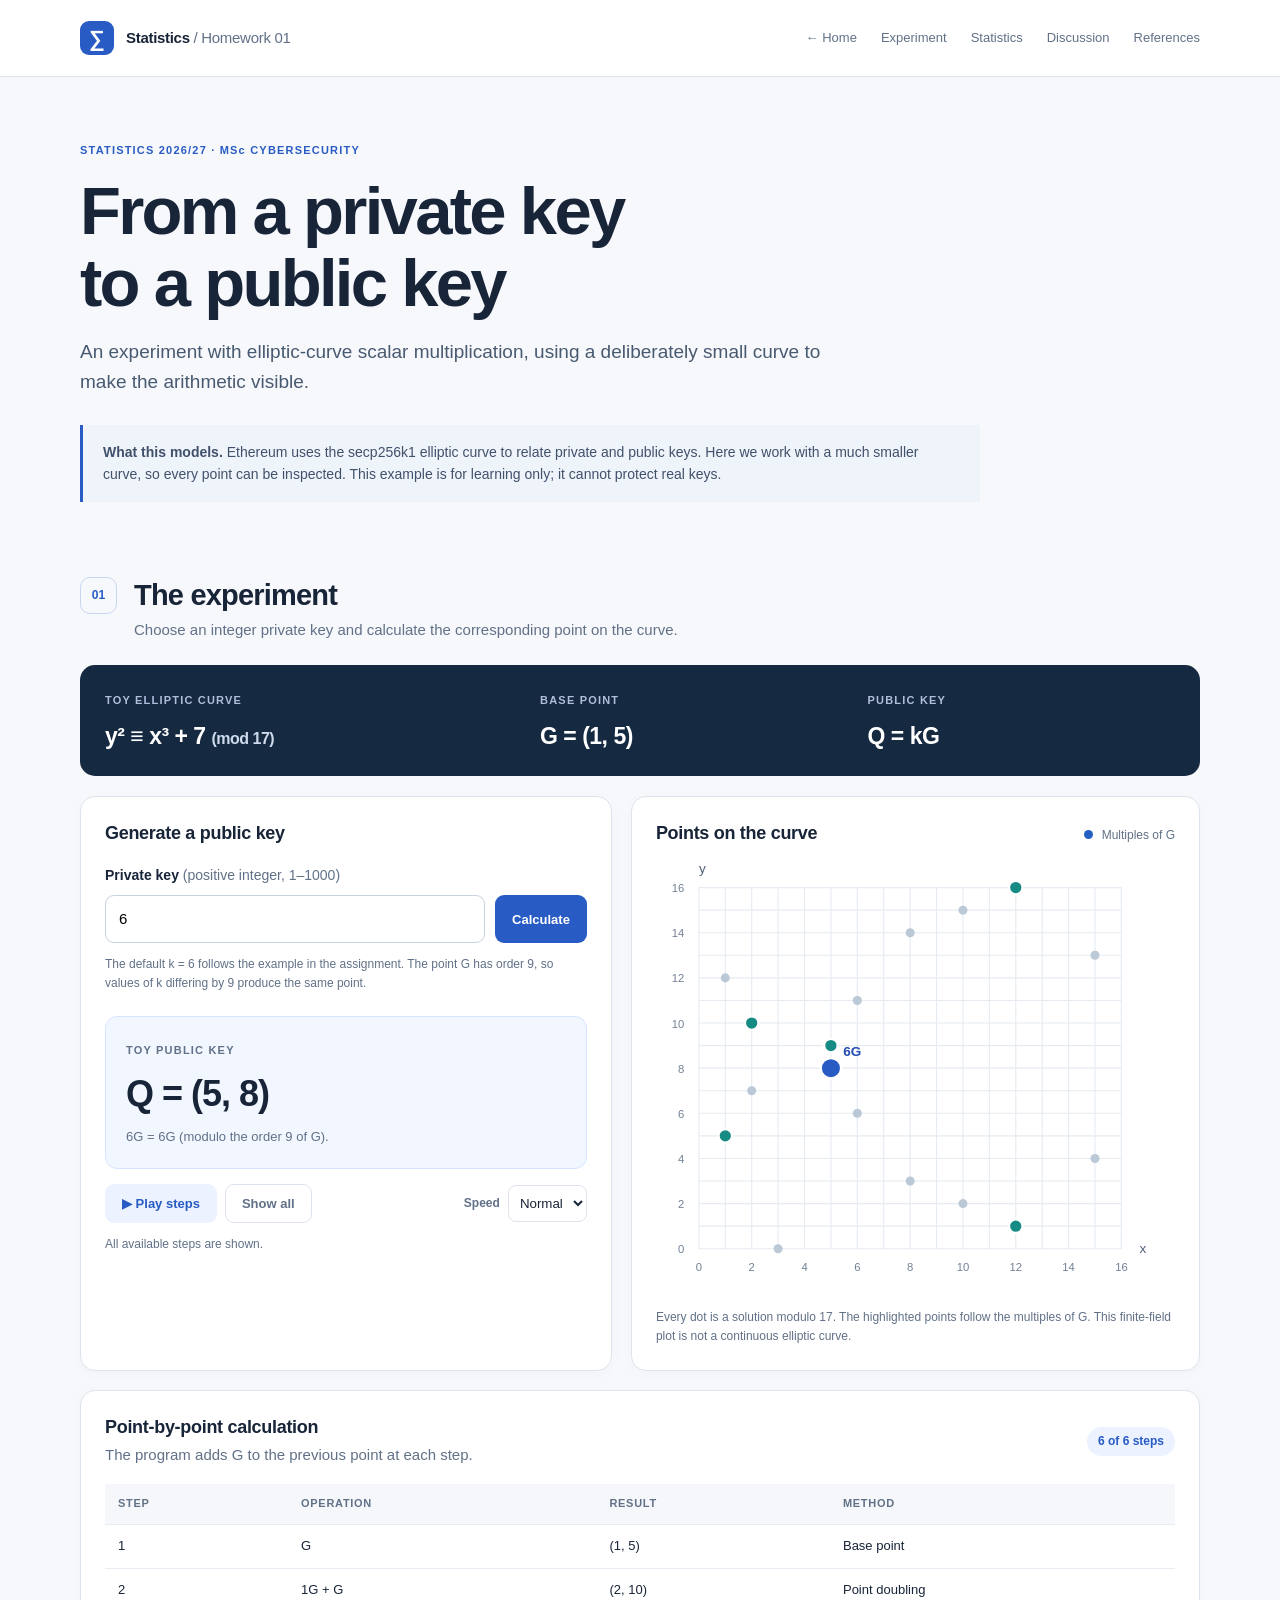
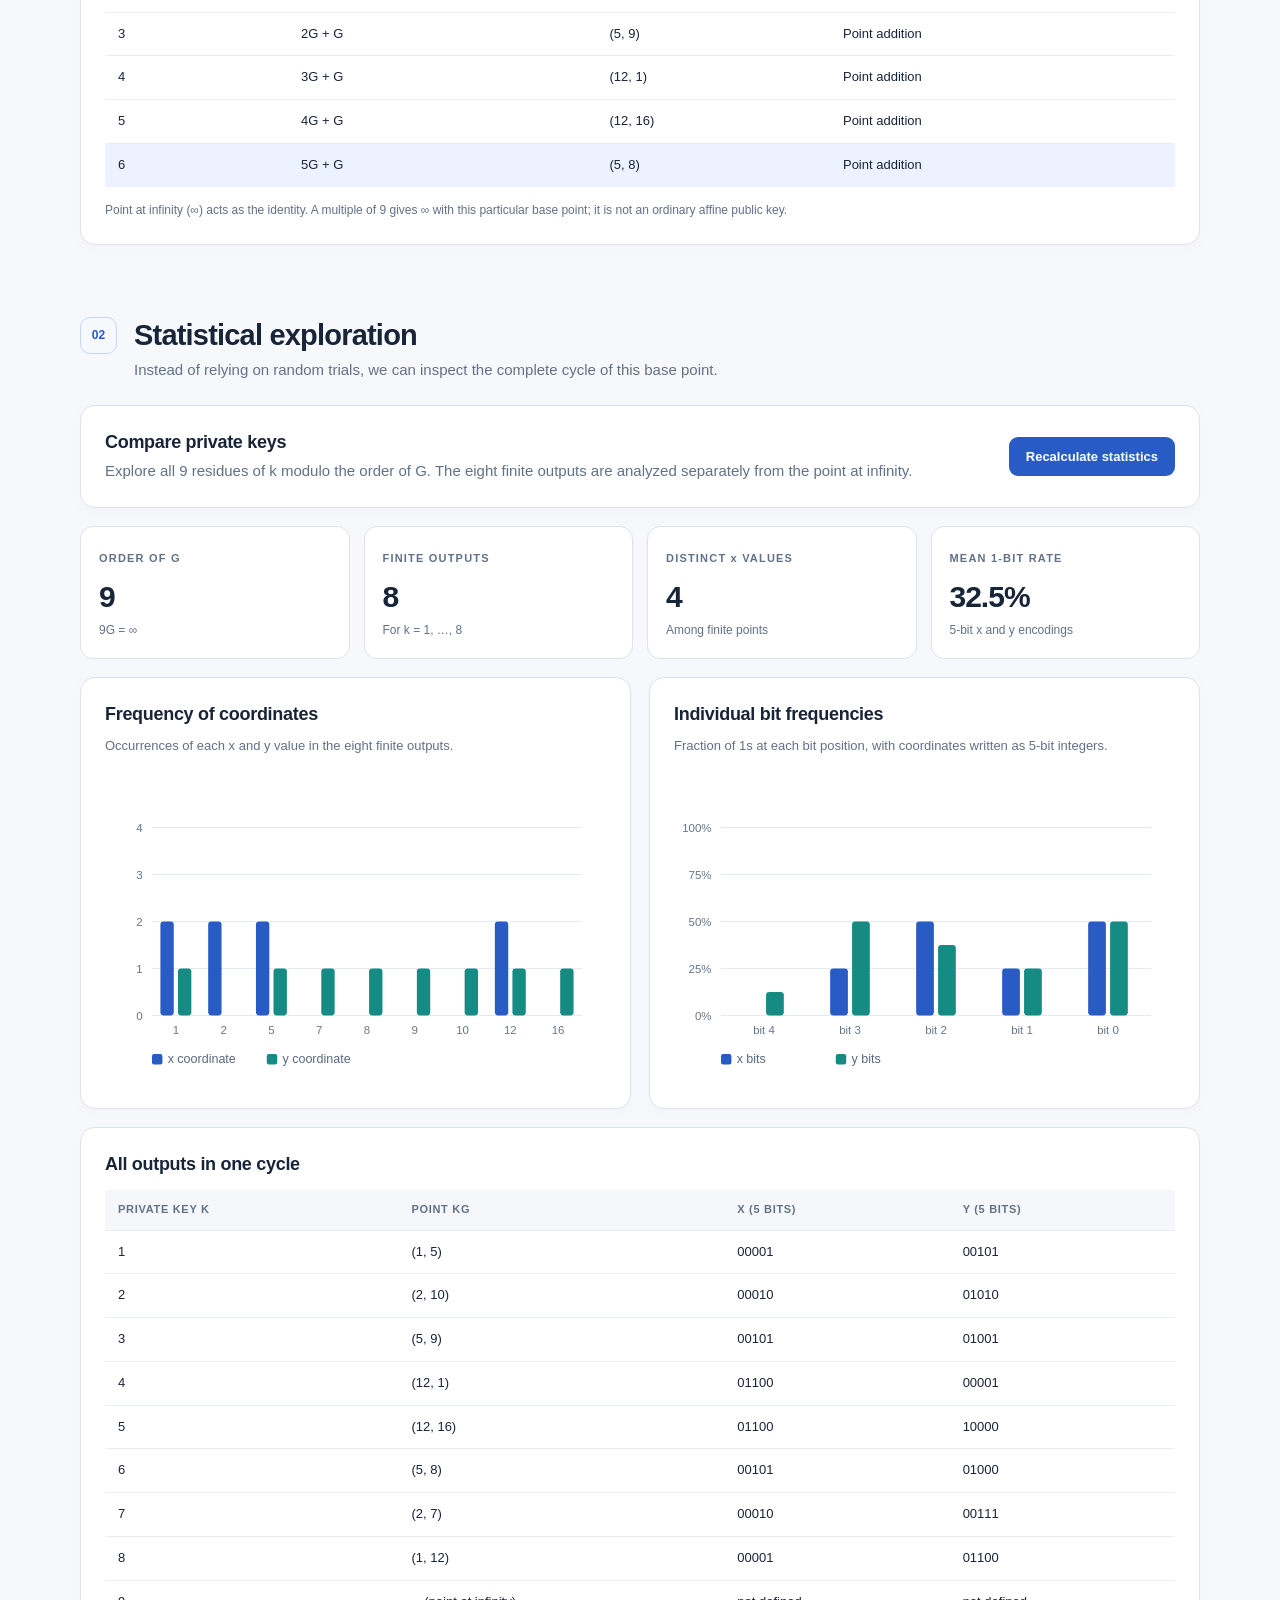
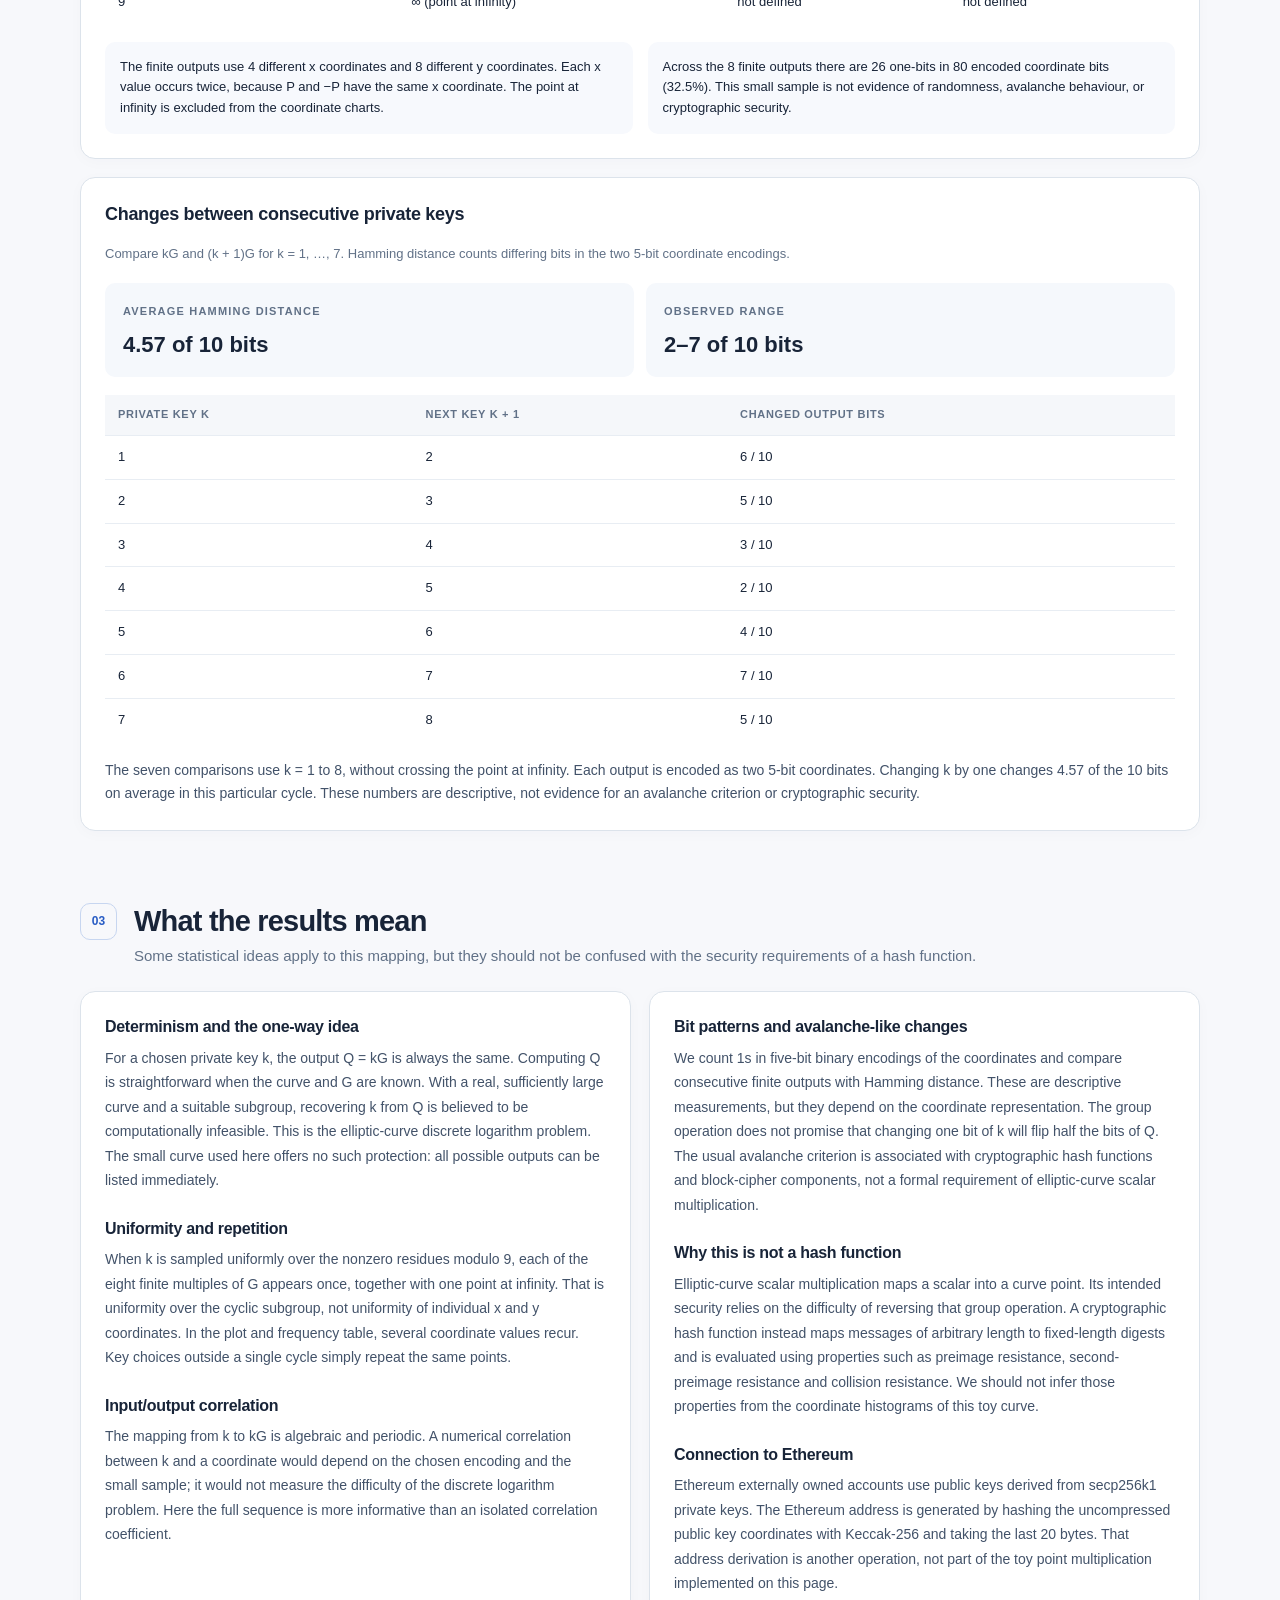
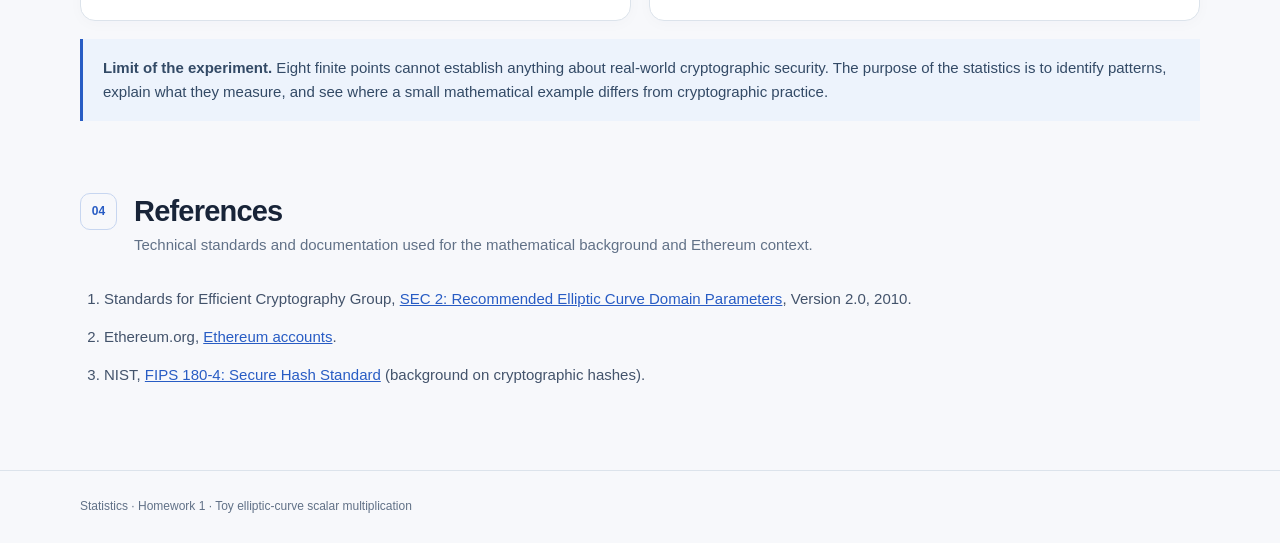
==== commit 85dc1b36: "Add homepage link to HW1 navigation" ====
--- a/homework-1/index.html
+++ b/homework-1/index.html
@@ -12,7 +12,7 @@
   <header class="site-header">
     <div class="wrap header-row">
       <a class="brand" href="#top"><span class="brand-symbol">∑</span><span>Statistics <span class="brand-muted">/ Homework 01</span></span></a>
-      <nav aria-label="Page sections"><a href="#experiment">Experiment</a><a href="#statistics">Statistics</a><a href="#discussion">Discussion</a><a href="#references">References</a></nav>
+      <nav aria-label="Page sections"><a href="../">← Home</a><a href="#experiment">Experiment</a><a href="#statistics">Statistics</a><a href="#discussion">Discussion</a><a href="#references">References</a></nav>
     </div>
   </header>
   <main id="top" class="wrap">
